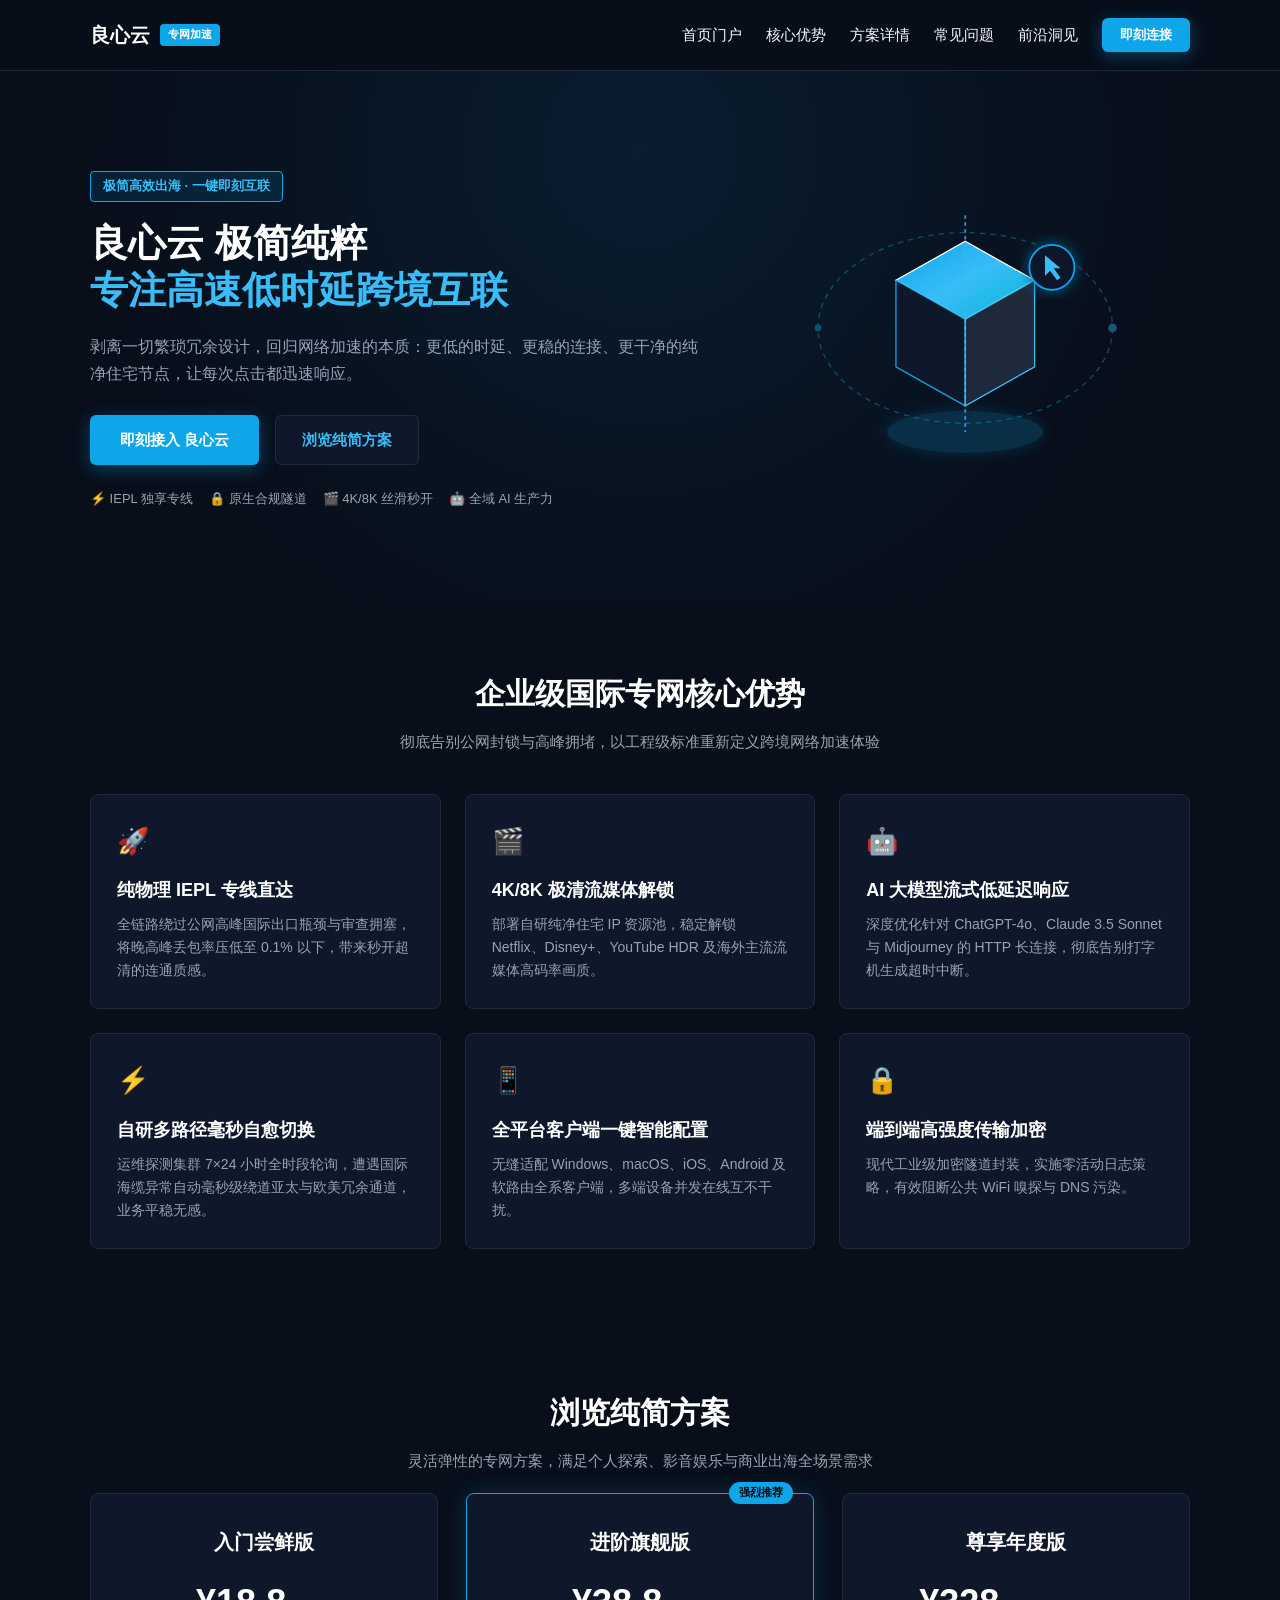
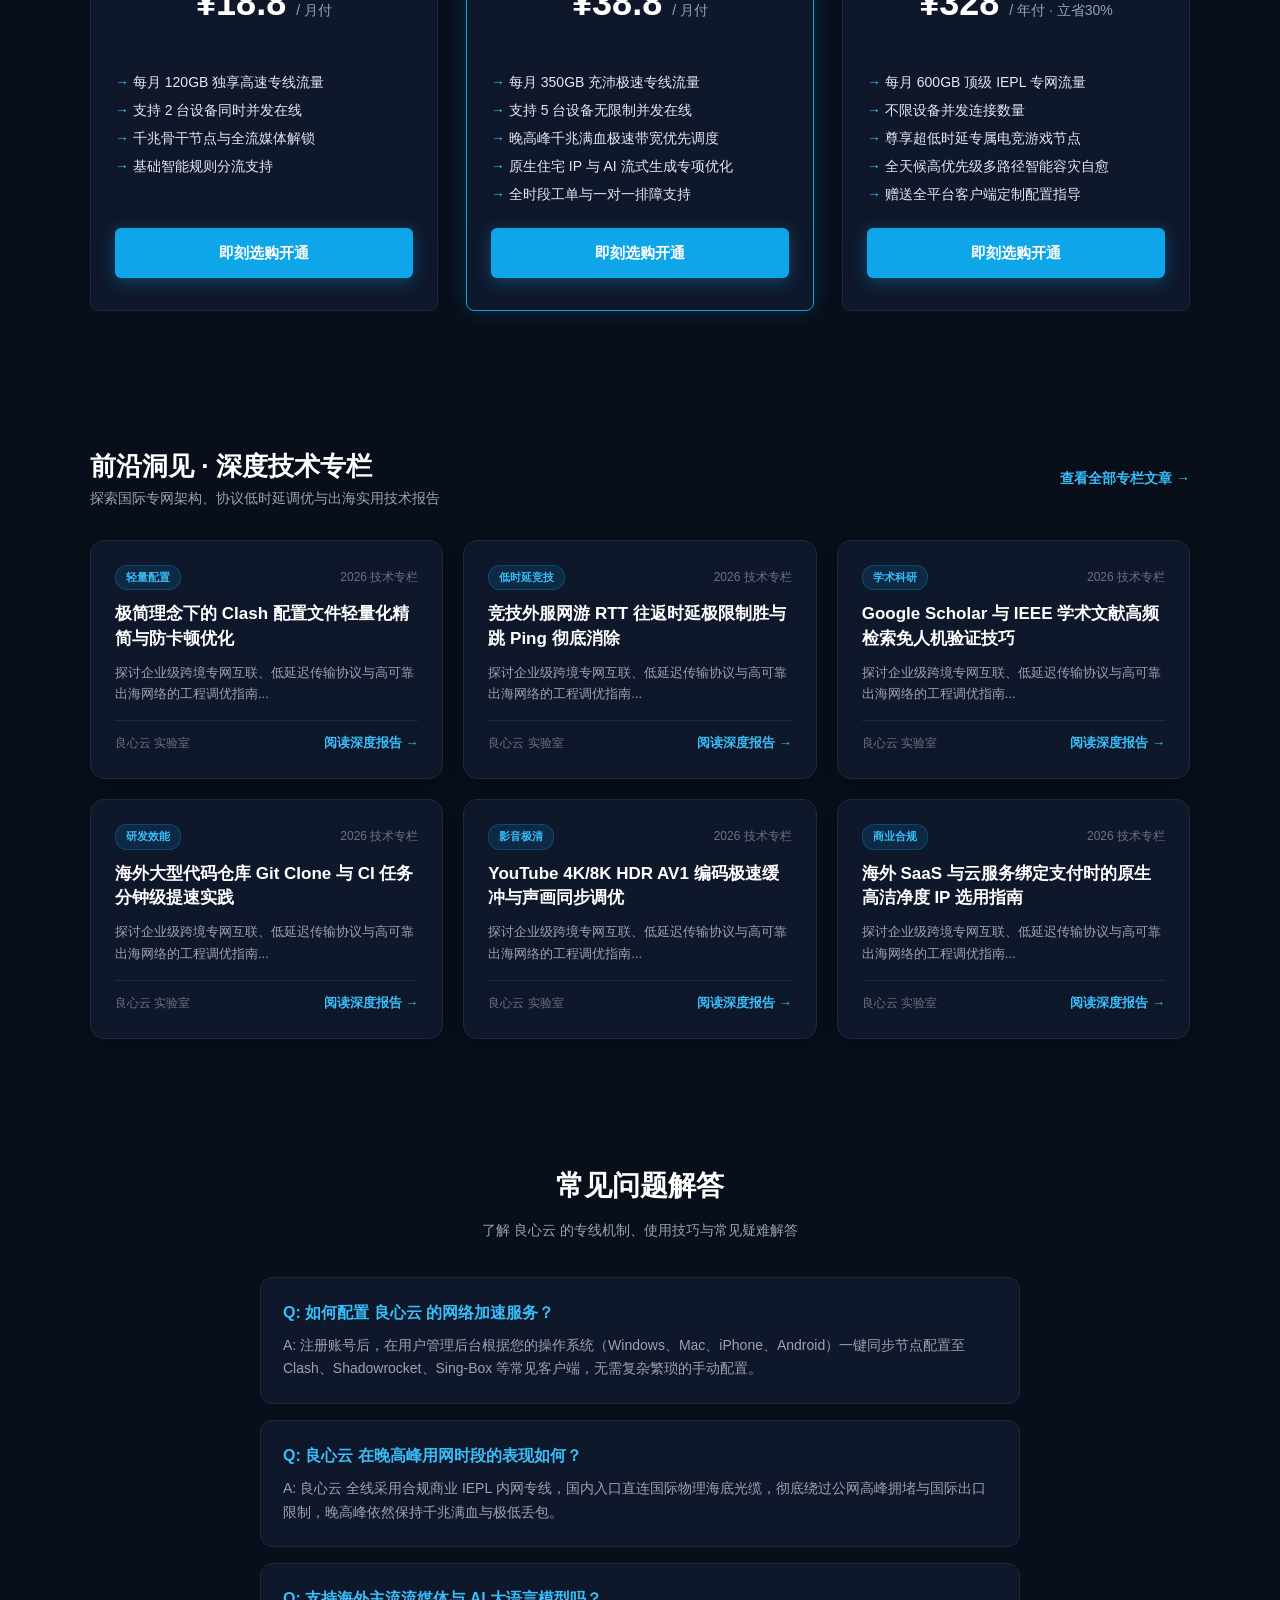
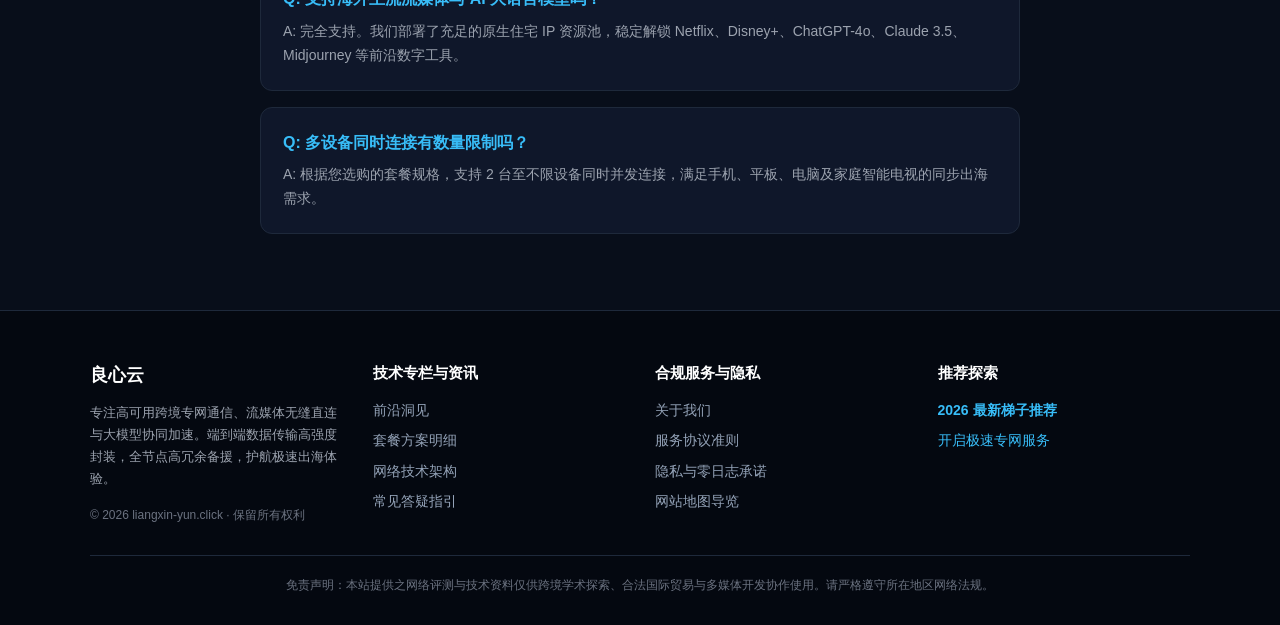
==== index.html @ b3195fdd "feat: deploy liangxin-yun.click unique design, card grid, SVG motion & SEO articles" ====
<!DOCTYPE html>
<html lang="zh-CN">
<head>
  <meta charset="UTF-8">
  <meta name="viewport" content="width=device-width, initial-scale=1.0">
  <title>良心云 极速节点_跨境专线加速器评测_良心云 节点使用体验</title>
  <meta name="description" content="良心云 极简纯粹评测专区。探索轻量化客户端连接体验、超低 RTT 游戏加速以及海外学术资料高速检索的实操技巧。">
  <meta name="keywords" content="良心云, 良心云节点, 科学上网梯子, 机场推荐, 翻墙梯子, 网络加速器, 跨境专线">
  <meta property="og:type" content="website">
  <meta property="og:title" content="良心云 极速节点_跨境专线加速器评测_良心云 节点使用体验">
  <meta property="og:description" content="良心云 极简纯粹评测专区。探索轻量化客户端连接体验、超低 RTT 游戏加速以及海外学术资料高速检索的实操技巧。">
  <meta property="og:url" content="https://liangxin-yun.click/">
  <meta property="og:site_name" content="良心云">
  <link rel="canonical" href="https://liangxin-yun.click/">
  <link rel="stylesheet" href="style.css">
</head>
<body>
  
  <header class="navbar">
    <div class="container nav-inner">
      <a href="index.html" class="brand-logo">
        <span>良心云</span>
        <span class="brand-badge">专网加速</span>
      </a>
      <nav>
        <ul class="nav-links">
          <li><a href="index.html">首页门户</a></li>
          <li><a href="index.html#features">核心优势</a></li>
          <li><a href="index.html#pricing">方案详情</a></li>
          <li><a href="index.html#faq">常见问题</a></li>
          <li><a href="click-insights.html">前沿洞见</a></li>
          <li><a href="https://ww012.twilightaff.com/#/?code=A56DH1Af" class="btn-aff-cta" target="_blank" rel="nofollow" style="padding: 7px 18px; font-size: 13px;">即刻连接</a></li>
        </ul>
      </nav>
    </div>
  </header>


  <!-- Hero Section -->
  <header class="hero-section">
    <div class="container">
      <div class="hero-grid">
        <div class="hero-content">
          <span class="hero-tag">极简高效出海 · 一键即刻互联</span>
          <h1 class="hero-title">
            良心云 极简纯粹<br>
            <span class="hero-title-highlight">专注高速低时延跨境互联</span>
          </h1>
          <p class="hero-desc">剥离一切繁琐冗余设计，回归网络加速的本质：更低的时延、更稳的连接、更干净的纯净住宅节点，让每次点击都迅速响应。</p>
          <div class="hero-actions">
            <a href="https://ww012.twilightaff.com/#/?code=A56DH1Af" class="btn-aff-cta" target="_blank" rel="nofollow">即刻接入 良心云</a>
            <a href="#pricing" class="btn-tizi-dofollow">浏览纯简方案</a>
          </div>
          <div style="font-size:13px; color:#9ca3af; display:flex; gap:16px; flex-wrap:wrap;">
            <span>⚡ IEPL 独享专线</span>
            <span>🔒 原生合规隧道</span>
            <span>🎬 4K/8K 丝滑秒开</span>
            <span>🤖 全域 AI 生产力</span>
          </div>
        </div>
        <div class="hero-motion-wrapper">
          
<svg viewBox="0 0 520 440" width="100%" height="100%" xmlns="http://www.w3.org/2000/svg" style="max-height: 400px;">
  <defs>
    <linearGradient id="prismGrad" x1="0" y1="0" x2="1" y2="1">
      <stop offset="0%" stop-color="#0ea5e9"/>
      <stop offset="50%" stop-color="#38bdf8"/>
      <stop offset="100%" stop-color="#06b6d4"/>
    </linearGradient>
    <filter id="prismGlow" x="-20%" y="-20%" width="140%" height="140%">
      <feGaussianBlur stdDeviation="8" result="blur" />
      <feComposite in="SourceGraphic" in2="blur" operator="over" />
    </filter>
  </defs>
  <style>
    @keyframes prismFloat {
      0%, 100% { transform: translateY(0px) rotate(0deg); }
      50% { transform: translateY(-14px) rotate(3deg); }
    }
    @keyframes orbitSpinClick {
      from { transform: rotate(0deg); }
      to { transform: rotate(360deg); }
    }
    @keyframes clickPulse {
      0%, 100% { transform: scale(1); opacity: 0.8; }
      50% { transform: scale(1.15); opacity: 1; }
    }
    .prism-core { animation: prismFloat 5s ease-in-out infinite; transform-origin: 260px 210px; }
    .click-orbit { animation: orbitSpinClick 16s linear infinite; transform-origin: 260px 210px; }
    .cursor-badge { animation: clickPulse 2.5s ease-in-out infinite; transform-origin: 360px 140px; }
  </style>

  <!-- Clean Minimal Orbit Rings -->
  <g class="click-orbit" opacity="0.4">
    <ellipse cx="260" cy="210" rx="170" ry="110" fill="none" stroke="#0ea5e9" stroke-width="1.5" stroke-dasharray="6,6" />
    <circle cx="430" cy="210" r="5" fill="#38bdf8" />
    <circle cx="90" cy="210" r="4" fill="#06b6d4" />
  </g>

  <!-- Central Isometric Prism Cube of Clean Efficiency -->
  <g class="prism-core">
    <!-- Drop Shadow -->
    <ellipse cx="260" cy="330" rx="90" ry="24" fill="#0ea5e9" opacity="0.2" filter="url(#prismGlow)" />

    <!-- Top Isometric Face -->
    <polygon points="260,110 340,155 260,200 180,155" fill="url(#prismGrad)" stroke="#fff" stroke-width="1.5" />
    <!-- Left Isometric Face -->
    <polygon points="180,155 260,200 260,300 180,255" fill="#0f172a" stroke="#0ea5e9" stroke-width="1.5" />
    <!-- Right Isometric Face -->
    <polygon points="260,200 340,155 340,255 260,300" fill="#1e293b" stroke="#38bdf8" stroke-width="1.5" />

    <!-- Inner Core Glowing Energy Beam -->
    <line x1="260" y1="80" x2="260" y2="330" stroke="#38bdf8" stroke-width="2" stroke-dasharray="4,4" opacity="0.8" />
  </g>

  <!-- Modern Click Pointer (Symbolizing One-Click Instant Connect) -->
  <g class="cursor-badge">
    <circle cx="360" cy="140" r="26" fill="#0f172a" stroke="#0ea5e9" stroke-width="2" filter="url(#prismGlow)" />
    <!-- Cursor Arrow Icon -->
    <polygon points="352,126 352,150 358,144 366,155 370,152 362,141 370,141" fill="#38bdf8" />
  </g>
</svg>

        </div>
      </div>
    </div>
  </header>

  <!-- Features Section -->
  <section id="features" style="padding: 70px 0;">
    <div class="container">
      <div style="text-align:center; max-width:700px; margin:0 auto 40px;">
        <h2 style="font-size:30px; font-weight:800; margin-bottom:12px; color:#fff;">企业级国际专网核心优势</h2>
        <p style="color:#9ca3af; font-size:15px;">彻底告别公网封锁与高峰拥堵，以工程级标准重新定义跨境网络加速体验</p>
      </div>
      <div class="features-grid">
        
        <div class="feature-card">
          <div class="feature-icon">🚀</div>
          <h3 class="feature-title">纯物理 IEPL 专线直达</h3>
          <p class="feature-desc">全链路绕过公网高峰国际出口瓶颈与审查拥塞，将晚高峰丢包率压低至 0.1% 以下，带来秒开超清的连通质感。</p>
        </div>
        
        <div class="feature-card">
          <div class="feature-icon">🎬</div>
          <h3 class="feature-title">4K/8K 极清流媒体解锁</h3>
          <p class="feature-desc">部署自研纯净住宅 IP 资源池，稳定解锁 Netflix、Disney+、YouTube HDR 及海外主流流媒体高码率画质。</p>
        </div>
        
        <div class="feature-card">
          <div class="feature-icon">🤖</div>
          <h3 class="feature-title">AI 大模型流式低延迟响应</h3>
          <p class="feature-desc">深度优化针对 ChatGPT-4o、Claude 3.5 Sonnet 与 Midjourney 的 HTTP 长连接，彻底告别打字机生成超时中断。</p>
        </div>
        
        <div class="feature-card">
          <div class="feature-icon">⚡</div>
          <h3 class="feature-title">自研多路径毫秒自愈切换</h3>
          <p class="feature-desc">运维探测集群 7×24 小时全时段轮询，遭遇国际海缆异常自动毫秒级绕道亚太与欧美冗余通道，业务平稳无感。</p>
        </div>
        
        <div class="feature-card">
          <div class="feature-icon">📱</div>
          <h3 class="feature-title">全平台客户端一键智能配置</h3>
          <p class="feature-desc">无缝适配 Windows、macOS、iOS、Android 及软路由全系客户端，多端设备并发在线互不干扰。</p>
        </div>
        
        <div class="feature-card">
          <div class="feature-icon">🔒</div>
          <h3 class="feature-title">端到端高强度传输加密</h3>
          <p class="feature-desc">现代工业级加密隧道封装，实施零活动日志策略，有效阻断公共 WiFi 嗅探与 DNS 污染。</p>
        </div>
        
      </div>
    </div>
  </section>

  <!-- Pricing Section (Targeted by Hero CTA) -->
  <section id="pricing" class="pricing-section">
    <div class="container">
      <div style="text-align:center; max-width:700px; margin:0 auto 20px;">
        <h2 style="font-size:30px; font-weight:800; margin-bottom:12px; color:#fff;">浏览纯简方案</h2>
        <p style="color:#9ca3af; font-size:15px;">灵活弹性的专网方案，满足个人探索、影音娱乐与商业出海全场景需求</p>
      </div>
      <div class="pricing-grid">
        
        <div class="price-card">
          
          <h3 style="font-size:20px; color:#fff; font-weight:700;">入门尝鲜版</h3>
          <div class="price-tag">¥18.8 <span>/ 月付</span></div>
          <ul class="price-features">
            <li>每月 120GB 独享高速专线流量</li><li>支持 2 台设备同时并发在线</li><li>千兆骨干节点与全流媒体解锁</li><li>基础智能规则分流支持</li>
          </ul>
          <a href="https://ww012.twilightaff.com/#/?code=A56DH1Af" class="btn-aff-cta" target="_blank" rel="nofollow" style="width:100%; margin-top:auto;">即刻选购开通</a>
        </div>
        
        <div class="price-card featured">
          <div style="position:absolute; top:-12px; right:20px; background:#0ea5e9; color:#000; font-size:11px; font-weight:800; padding:2px 10px; border-radius:12px;">强烈推荐</div>
          <h3 style="font-size:20px; color:#fff; font-weight:700;">进阶旗舰版</h3>
          <div class="price-tag">¥38.8 <span>/ 月付</span></div>
          <ul class="price-features">
            <li>每月 350GB 充沛极速专线流量</li><li>支持 5 台设备无限制并发在线</li><li>晚高峰千兆满血极速带宽优先调度</li><li>原生住宅 IP 与 AI 流式生成专项优化</li><li>全时段工单与一对一排障支持</li>
          </ul>
          <a href="https://ww012.twilightaff.com/#/?code=A56DH1Af" class="btn-aff-cta" target="_blank" rel="nofollow" style="width:100%; margin-top:auto;">即刻选购开通</a>
        </div>
        
        <div class="price-card">
          
          <h3 style="font-size:20px; color:#fff; font-weight:700;">尊享年度版</h3>
          <div class="price-tag">¥328 <span>/ 年付 · 立省30%</span></div>
          <ul class="price-features">
            <li>每月 600GB 顶级 IEPL 专网流量</li><li>不限设备并发连接数量</li><li>尊享超低时延专属电竞游戏节点</li><li>全天候高优先级多路径智能容灾自愈</li><li>赠送全平台客户端定制配置指导</li>
          </ul>
          <a href="https://ww012.twilightaff.com/#/?code=A56DH1Af" class="btn-aff-cta" target="_blank" rel="nofollow" style="width:100%; margin-top:auto;">即刻选购开通</a>
        </div>
        
      </div>
    </div>
  </section>

  <!-- Articles Preview Section (Responsive Card Grid) -->
  <section style="padding: 65px 0;">
    <div class="container">
      <div style="display:flex; justify-content:space-between; align-items:center; margin-bottom:30px; flex-wrap:wrap; gap:12px;">
        <div>
          <h2 style="font-size:26px; font-weight:800; color:#fff;">前沿洞见 · 深度技术专栏</h2>
          <p style="color:#9ca3af; font-size:14px;">探索国际专网架构、协议低时延调优与出海实用技术报告</p>
        </div>
        <a href="click-insights.html" style="color:#38bdf8; font-weight:600; font-size:14px;">查看全部专栏文章 →</a>
      </div>
      <div style="display:grid; grid-template-columns:repeat(auto-fit, minmax(280px, 1fr)); gap:20px;">
        
        <div class="article-card" style="background:#0f172a; border:1px solid #1e293b; border-radius:14px; padding:24px; display:flex; flex-direction:column; justify-content:space-between; transition:transform 0.25s ease, box-shadow 0.25s ease, border-color 0.25s ease; box-shadow: 0 4px 16px rgba(0,0,0,0.12);">
          <div>
            <div style="display:flex; justify-content:space-between; align-items:center; margin-bottom:12px;">
              <span style="font-size:11px; color:#38bdf8; background:#0ea5e922; border:1px solid #0ea5e944; padding:3px 10px; border-radius:12px; font-weight:600;">轻量配置</span>
              <span style="font-size:12px; color:#6b7280;">2026 技术专栏</span>
            </div>
            <h4 style="margin:10px 0 10px; font-size:17px; font-weight:700; line-height:1.45;"><a href="liangxin-minimalist-clash-config-optimization.html" style="color:#fff;">极简理念下的 Clash 配置文件轻量化精简与防卡顿优化</a></h4>
            <p style="font-size:13px; color:#9ca3af; line-height:1.65; margin-bottom:16px;">探讨企业级跨境专网互联、低延迟传输协议与高可靠出海网络的工程调优指南...</p>
          </div>
          <div style="border-top:1px solid #1e293b; padding-top:12px; margin-top:auto; display:flex; justify-content:space-between; align-items:center;">
            <span style="font-size:12px; color:#6b7280;">良心云 实验室</span>
            <a href="liangxin-minimalist-clash-config-optimization.html" style="color:#38bdf8; font-size:13px; font-weight:600; display:inline-flex; align-items:center; gap:4px;">阅读深度报告 →</a>
          </div>
        </div>
        
        <div class="article-card" style="background:#0f172a; border:1px solid #1e293b; border-radius:14px; padding:24px; display:flex; flex-direction:column; justify-content:space-between; transition:transform 0.25s ease, box-shadow 0.25s ease, border-color 0.25s ease; box-shadow: 0 4px 16px rgba(0,0,0,0.12);">
          <div>
            <div style="display:flex; justify-content:space-between; align-items:center; margin-bottom:12px;">
              <span style="font-size:11px; color:#38bdf8; background:#0ea5e922; border:1px solid #0ea5e944; padding:3px 10px; border-radius:12px; font-weight:600;">低时延竞技</span>
              <span style="font-size:12px; color:#6b7280;">2026 技术专栏</span>
            </div>
            <h4 style="margin:10px 0 10px; font-size:17px; font-weight:700; line-height:1.45;"><a href="liangxin-global-gaming-rtt-jitter-reduction.html" style="color:#fff;">竞技外服网游 RTT 往返时延极限制胜与跳 Ping 彻底消除</a></h4>
            <p style="font-size:13px; color:#9ca3af; line-height:1.65; margin-bottom:16px;">探讨企业级跨境专网互联、低延迟传输协议与高可靠出海网络的工程调优指南...</p>
          </div>
          <div style="border-top:1px solid #1e293b; padding-top:12px; margin-top:auto; display:flex; justify-content:space-between; align-items:center;">
            <span style="font-size:12px; color:#6b7280;">良心云 实验室</span>
            <a href="liangxin-global-gaming-rtt-jitter-reduction.html" style="color:#38bdf8; font-size:13px; font-weight:600; display:inline-flex; align-items:center; gap:4px;">阅读深度报告 →</a>
          </div>
        </div>
        
        <div class="article-card" style="background:#0f172a; border:1px solid #1e293b; border-radius:14px; padding:24px; display:flex; flex-direction:column; justify-content:space-between; transition:transform 0.25s ease, box-shadow 0.25s ease, border-color 0.25s ease; box-shadow: 0 4px 16px rgba(0,0,0,0.12);">
          <div>
            <div style="display:flex; justify-content:space-between; align-items:center; margin-bottom:12px;">
              <span style="font-size:11px; color:#38bdf8; background:#0ea5e922; border:1px solid #0ea5e944; padding:3px 10px; border-radius:12px; font-weight:600;">学术科研</span>
              <span style="font-size:12px; color:#6b7280;">2026 技术专栏</span>
            </div>
            <h4 style="margin:10px 0 10px; font-size:17px; font-weight:700; line-height:1.45;"><a href="liangxin-academic-scholar-ieee-sciencedirect.html" style="color:#fff;">Google Scholar 与 IEEE 学术文献高频检索免人机验证技巧</a></h4>
            <p style="font-size:13px; color:#9ca3af; line-height:1.65; margin-bottom:16px;">探讨企业级跨境专网互联、低延迟传输协议与高可靠出海网络的工程调优指南...</p>
          </div>
          <div style="border-top:1px solid #1e293b; padding-top:12px; margin-top:auto; display:flex; justify-content:space-between; align-items:center;">
            <span style="font-size:12px; color:#6b7280;">良心云 实验室</span>
            <a href="liangxin-academic-scholar-ieee-sciencedirect.html" style="color:#38bdf8; font-size:13px; font-weight:600; display:inline-flex; align-items:center; gap:4px;">阅读深度报告 →</a>
          </div>
        </div>
        
        <div class="article-card" style="background:#0f172a; border:1px solid #1e293b; border-radius:14px; padding:24px; display:flex; flex-direction:column; justify-content:space-between; transition:transform 0.25s ease, box-shadow 0.25s ease, border-color 0.25s ease; box-shadow: 0 4px 16px rgba(0,0,0,0.12);">
          <div>
            <div style="display:flex; justify-content:space-between; align-items:center; margin-bottom:12px;">
              <span style="font-size:11px; color:#38bdf8; background:#0ea5e922; border:1px solid #0ea5e944; padding:3px 10px; border-radius:12px; font-weight:600;">研发效能</span>
              <span style="font-size:12px; color:#6b7280;">2026 技术专栏</span>
            </div>
            <h4 style="margin:10px 0 10px; font-size:17px; font-weight:700; line-height:1.45;"><a href="liangxin-remote-git-workflow-acceleration.html" style="color:#fff;">海外大型代码仓库 Git Clone 与 CI 任务分钟级提速实践</a></h4>
            <p style="font-size:13px; color:#9ca3af; line-height:1.65; margin-bottom:16px;">探讨企业级跨境专网互联、低延迟传输协议与高可靠出海网络的工程调优指南...</p>
          </div>
          <div style="border-top:1px solid #1e293b; padding-top:12px; margin-top:auto; display:flex; justify-content:space-between; align-items:center;">
            <span style="font-size:12px; color:#6b7280;">良心云 实验室</span>
            <a href="liangxin-remote-git-workflow-acceleration.html" style="color:#38bdf8; font-size:13px; font-weight:600; display:inline-flex; align-items:center; gap:4px;">阅读深度报告 →</a>
          </div>
        </div>
        
        <div class="article-card" style="background:#0f172a; border:1px solid #1e293b; border-radius:14px; padding:24px; display:flex; flex-direction:column; justify-content:space-between; transition:transform 0.25s ease, box-shadow 0.25s ease, border-color 0.25s ease; box-shadow: 0 4px 16px rgba(0,0,0,0.12);">
          <div>
            <div style="display:flex; justify-content:space-between; align-items:center; margin-bottom:12px;">
              <span style="font-size:11px; color:#38bdf8; background:#0ea5e922; border:1px solid #0ea5e944; padding:3px 10px; border-radius:12px; font-weight:600;">影音极清</span>
              <span style="font-size:12px; color:#6b7280;">2026 技术专栏</span>
            </div>
            <h4 style="margin:10px 0 10px; font-size:17px; font-weight:700; line-height:1.45;"><a href="liangxin-youtube-4k-hdr-av1-decoding.html" style="color:#fff;">YouTube 4K/8K HDR AV1 编码极速缓冲与声画同步调优</a></h4>
            <p style="font-size:13px; color:#9ca3af; line-height:1.65; margin-bottom:16px;">探讨企业级跨境专网互联、低延迟传输协议与高可靠出海网络的工程调优指南...</p>
          </div>
          <div style="border-top:1px solid #1e293b; padding-top:12px; margin-top:auto; display:flex; justify-content:space-between; align-items:center;">
            <span style="font-size:12px; color:#6b7280;">良心云 实验室</span>
            <a href="liangxin-youtube-4k-hdr-av1-decoding.html" style="color:#38bdf8; font-size:13px; font-weight:600; display:inline-flex; align-items:center; gap:4px;">阅读深度报告 →</a>
          </div>
        </div>
        
        <div class="article-card" style="background:#0f172a; border:1px solid #1e293b; border-radius:14px; padding:24px; display:flex; flex-direction:column; justify-content:space-between; transition:transform 0.25s ease, box-shadow 0.25s ease, border-color 0.25s ease; box-shadow: 0 4px 16px rgba(0,0,0,0.12);">
          <div>
            <div style="display:flex; justify-content:space-between; align-items:center; margin-bottom:12px;">
              <span style="font-size:11px; color:#38bdf8; background:#0ea5e922; border:1px solid #0ea5e944; padding:3px 10px; border-radius:12px; font-weight:600;">商业合规</span>
              <span style="font-size:12px; color:#6b7280;">2026 技术专栏</span>
            </div>
            <h4 style="margin:10px 0 10px; font-size:17px; font-weight:700; line-height:1.45;"><a href="liangxin-clean-ip-credit-card-payment-guide.html" style="color:#fff;">海外 SaaS 与云服务绑定支付时的原生高洁净度 IP 选用指南</a></h4>
            <p style="font-size:13px; color:#9ca3af; line-height:1.65; margin-bottom:16px;">探讨企业级跨境专网互联、低延迟传输协议与高可靠出海网络的工程调优指南...</p>
          </div>
          <div style="border-top:1px solid #1e293b; padding-top:12px; margin-top:auto; display:flex; justify-content:space-between; align-items:center;">
            <span style="font-size:12px; color:#6b7280;">良心云 实验室</span>
            <a href="liangxin-clean-ip-credit-card-payment-guide.html" style="color:#38bdf8; font-size:13px; font-weight:600; display:inline-flex; align-items:center; gap:4px;">阅读深度报告 →</a>
          </div>
        </div>
        
      </div>
    </div>
  </section>

  <!-- FAQ Section -->
  <section id="faq" style="padding: 60px 0; background:#080e1a;">
    <div class="container" style="max-width:800px;">
      <div style="text-align:center; margin-bottom:36px;">
        <h2 style="font-size:28px; font-weight:800; color:#fff; margin-bottom:10px;">常见问题解答</h2>
        <p style="color:#9ca3af; font-size:14px;">了解 良心云 的专线机制、使用技巧与常见疑难解答</p>
      </div>
      
        <div style="background:#0f172a; border:1px solid #1e293b; border-radius:12px; padding:22px; margin-bottom:16px;">
          <h3 style="font-size:16px; color:#38bdf8; margin-bottom:8px;">Q: 如何配置 良心云 的网络加速服务？</h3>
          <p style="font-size:14px; color:#9ca3af; line-height:1.7;">A: 注册账号后，在用户管理后台根据您的操作系统（Windows、Mac、iPhone、Android）一键同步节点配置至 Clash、Shadowrocket、Sing-Box 等常见客户端，无需复杂繁琐的手动配置。</p>
        </div>
        
        <div style="background:#0f172a; border:1px solid #1e293b; border-radius:12px; padding:22px; margin-bottom:16px;">
          <h3 style="font-size:16px; color:#38bdf8; margin-bottom:8px;">Q: 良心云 在晚高峰用网时段的表现如何？</h3>
          <p style="font-size:14px; color:#9ca3af; line-height:1.7;">A: 良心云 全线采用合规商业 IEPL 内网专线，国内入口直连国际物理海底光缆，彻底绕过公网高峰拥堵与国际出口限制，晚高峰依然保持千兆满血与极低丢包。</p>
        </div>
        
        <div style="background:#0f172a; border:1px solid #1e293b; border-radius:12px; padding:22px; margin-bottom:16px;">
          <h3 style="font-size:16px; color:#38bdf8; margin-bottom:8px;">Q: 支持海外主流流媒体与 AI 大语言模型吗？</h3>
          <p style="font-size:14px; color:#9ca3af; line-height:1.7;">A: 完全支持。我们部署了充足的原生住宅 IP 资源池，稳定解锁 Netflix、Disney+、ChatGPT-4o、Claude 3.5、Midjourney 等前沿数字工具。</p>
        </div>
        
        <div style="background:#0f172a; border:1px solid #1e293b; border-radius:12px; padding:22px; margin-bottom:16px;">
          <h3 style="font-size:16px; color:#38bdf8; margin-bottom:8px;">Q: 多设备同时连接有数量限制吗？</h3>
          <p style="font-size:14px; color:#9ca3af; line-height:1.7;">A: 根据您选购的套餐规格，支持 2 台至不限设备同时并发连接，满足手机、平板、电脑及家庭智能电视的同步出海需求。</p>
        </div>
        
    </div>
  </section>

  
  <footer>
    <div class="container">
      <div class="footer-grid">
        <div>
          <div style="font-weight: 800; font-size: 18px; color: #fff; margin-bottom: 12px;">良心云</div>
          <p style="line-height: 1.7; font-size: 13px; color: #9ca3af; margin-bottom: 16px;">
            专注高可用跨境专网通信、流媒体无缝直连与大模型协同加速。端到端数据传输高强度封装，全节点高冗余备援，护航极速出海体验。
          </p>
          <div style="font-size: 12px; color: #6b7280;">© 2026 liangxin-yun.click · 保留所有权利</div>
        </div>
        <div>
          <h4 style="color: #fff; font-size: 15px; margin-bottom: 14px;">技术专栏与资讯</h4>
          <ul class="footer-links">
            <li><a href="click-insights.html">前沿洞见</a></li>
            <li><a href="index.html#pricing">套餐方案明细</a></li>
            <li><a href="index.html#features">网络技术架构</a></li>
            <li><a href="index.html#faq">常见答疑指引</a></li>
          </ul>
        </div>
        <div>
          <h4 style="color: #fff; font-size: 15px; margin-bottom: 14px;">合规服务与隐私</h4>
          <ul class="footer-links">
            <li><a href="about.html">关于我们</a></li>
            <li><a href="terms.html">服务协议准则</a></li>
            <li><a href="privacy.html">隐私与零日志承诺</a></li>
            <li><a href="sitemap.html">网站地图导览</a></li>
          </ul>
        </div>
        <div>
          <h4 style="color: #fff; font-size: 15px; margin-bottom: 14px;">推荐探索</h4>
          <ul class="footer-links">
            <li><a href="https://dajichang.mom/" target="_blank" style="color: #38bdf8; font-weight: 600;">2026 最新梯子推荐</a></li>
            <li><a href="https://ww012.twilightaff.com/#/?code=A56DH1Af" target="_blank" rel="nofollow" style="color: #38bdf8;">开启极速专网服务</a></li>
          </ul>
        </div>
      </div>
      <div style="border-top: 1px solid #1e293b; padding-top: 20px; text-align: center; font-size: 12px; color: #6b7280;">
        免责声明：本站提供之网络评测与技术资料仅供跨境学术探索、合法国际贸易与多媒体开发协作使用。请严格遵守所在地区网络法规。
      </div>
    </div>
  </footer>

</body>
</html>
---- style.css ----
/* Modern Clean Minimalist - liangxin-yun.click */
* { margin: 0; padding: 0; box-sizing: border-box; }
html { scroll-behavior: smooth; }
body { background-color: #080e1a; color: #f8fafc; font-family: -apple-system, BlinkMacSystemFont, "Segoe UI", Roboto, "PingFang SC", "Hiragino Sans GB", "Microsoft YaHei", sans-serif; line-height: 1.6; overflow-x: hidden; }
.container { max-width: 1140px; margin: 0 auto; padding: 0 20px; }
a { text-decoration: none; color: inherit; transition: all 0.25s ease; }

/* Navbar */
.navbar { background: rgba(8, 14, 26, 0.9); backdrop-filter: blur(16px); border-bottom: 1px solid #1e293b; position: sticky; top: 0; z-index: 100; }
.nav-inner { display: flex; align-items: center; justify-content: space-between; height: 70px; }
.brand-logo { display: flex; align-items: center; gap: 10px; font-weight: 800; font-size: 20px; color: #fff; }
.brand-badge { background: #0ea5e9; color: #fff; font-size: 11px; padding: 2px 8px; border-radius: 4px; font-weight: 700; }
.nav-links { display: flex; gap: 24px; align-items: center; list-style: none; font-size: 15px; font-weight: 500; }
.nav-links a:hover { color: #38bdf8; }

/* Hero */
.hero-section { padding: 75px 0 65px; background: radial-gradient(circle at 50% 15%, rgba(14, 165, 233, 0.1) 0%, transparent 70%); }
.hero-grid { display: grid; grid-template-columns: 1.15fr 0.85fr; gap: 40px; align-items: center; }
.hero-tag { display: inline-block; background: rgba(14, 165, 233, 0.12); color: #38bdf8; border: 1px solid #0ea5e9; padding: 4px 12px; border-radius: 4px; font-size: 13px; font-weight: 700; margin-bottom: 18px; }
.hero-title { font-size: 38px; line-height: 1.25; font-weight: 900; color: #fff; margin-bottom: 18px; }
.hero-title-highlight { color: #38bdf8; }
.hero-desc { font-size: 16px; color: #94a3b8; line-height: 1.7; margin-bottom: 28px; }
.hero-actions { display: flex; gap: 16px; align-items: center; flex-wrap: wrap; margin-bottom: 24px; }
.btn-aff-cta { display: inline-flex; align-items: center; justify-content: center; padding: 13px 30px; font-weight: 700; font-size: 15px; border-radius: 6px; background: #0ea5e9; color: #fff; box-shadow: 0 4px 18px rgba(14, 165, 233, 0.35); }
.btn-aff-cta:hover { transform: translateY(-2px); background: #0284c7; box-shadow: 0 8px 24px rgba(14, 165, 233, 0.5); }
.btn-tizi-dofollow { display: inline-flex; align-items: center; justify-content: center; padding: 12px 26px; font-weight: 600; font-size: 15px; border-radius: 6px; border: 1.5px solid #1e293b; background: #0f172a; color: #38bdf8; }
.btn-tizi-dofollow:hover { border-color: #38bdf8; background: #1e293b; }

/* Features */
.features-grid { display: grid; grid-template-columns: repeat(auto-fit, minmax(260px, 1fr)); gap: 24px; }
.feature-card { background: #0f172a; border: 1px solid #1e293b; border-radius: 8px; padding: 26px; transition: transform 0.25s ease, border-color 0.25s ease; }
.feature-card:hover { transform: translateY(-4px); border-color: #0ea5e9; }
.feature-icon { font-size: 26px; margin-bottom: 14px; display: inline-block; }
.feature-title { font-size: 18px; font-weight: 700; color: #fff; margin-bottom: 8px; }
.feature-desc { font-size: 14px; color: #94a3b8; line-height: 1.65; }

/* Pricing */
.pricing-section { padding: 70px 0; background: #080e1a; }
.pricing-grid { display: grid; grid-template-columns: repeat(auto-fit, minmax(280px, 1fr)); gap: 28px; }
.price-card { background: #0f172a; border: 1px solid #1e293b; border-radius: 8px; padding: 32px 24px; position: relative; display: flex; flex-direction: column; text-align: center; }
.price-card.featured { border-color: #0ea5e9; box-shadow: 0 0 25px rgba(14, 165, 233, 0.2); }
.price-tag { font-size: 36px; font-weight: 800; color: #fff; margin: 16px 0; }
.price-tag span { font-size: 14px; font-weight: 400; color: #94a3b8; }
.price-features { list-style: none; margin: 20px 0; text-align: left; font-size: 14px; color: #e2e8f0; line-height: 2; }
.price-features li::before { content: "→ "; color: #38bdf8; font-weight: bold; }

/* Footer */
footer { background: #040810; border-top: 1px solid #1e293b; padding: 50px 0 30px; font-size: 14px; color: #94a3b8; }
.footer-grid { display: grid; grid-template-columns: repeat(auto-fit, minmax(200px, 1fr)); gap: 30px; margin-bottom: 30px; }
.footer-links { list-style: none; display: flex; flex-direction: column; gap: 8px; }
.footer-links a:hover { color: #fff; }

@media(max-width: 868px) {
  .hero-grid { grid-template-columns: 1fr; text-align: center; }
  .hero-actions { justify-content: center; }
  .nav-links { display: none; }
}

/* Article Card Grid & Hover Effects */
.article-card { transition: transform 0.25s ease, box-shadow 0.25s ease, border-color 0.25s ease; }
.article-card:hover { transform: translateY(-4px); border-color: #0ea5e9 !important; box-shadow: 0 10px 25px rgba(0,0,0,0.25) !important; }
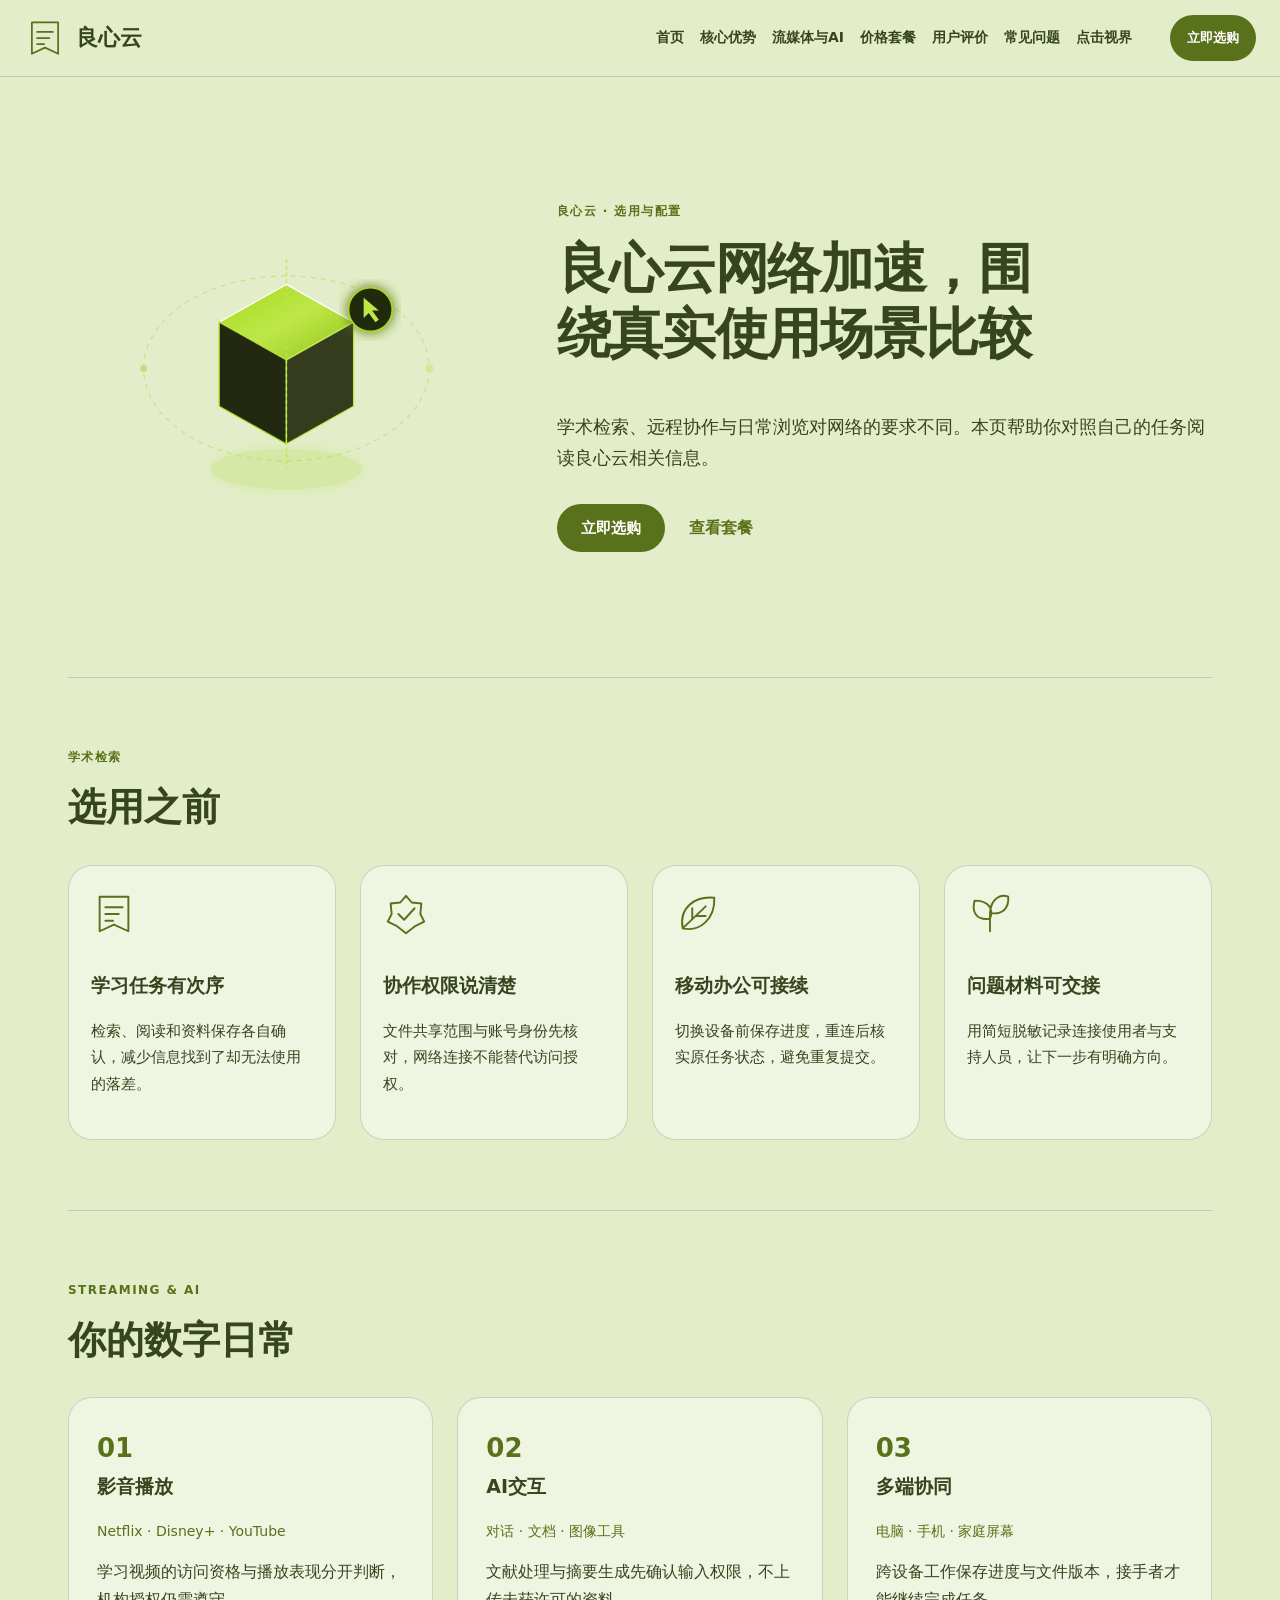
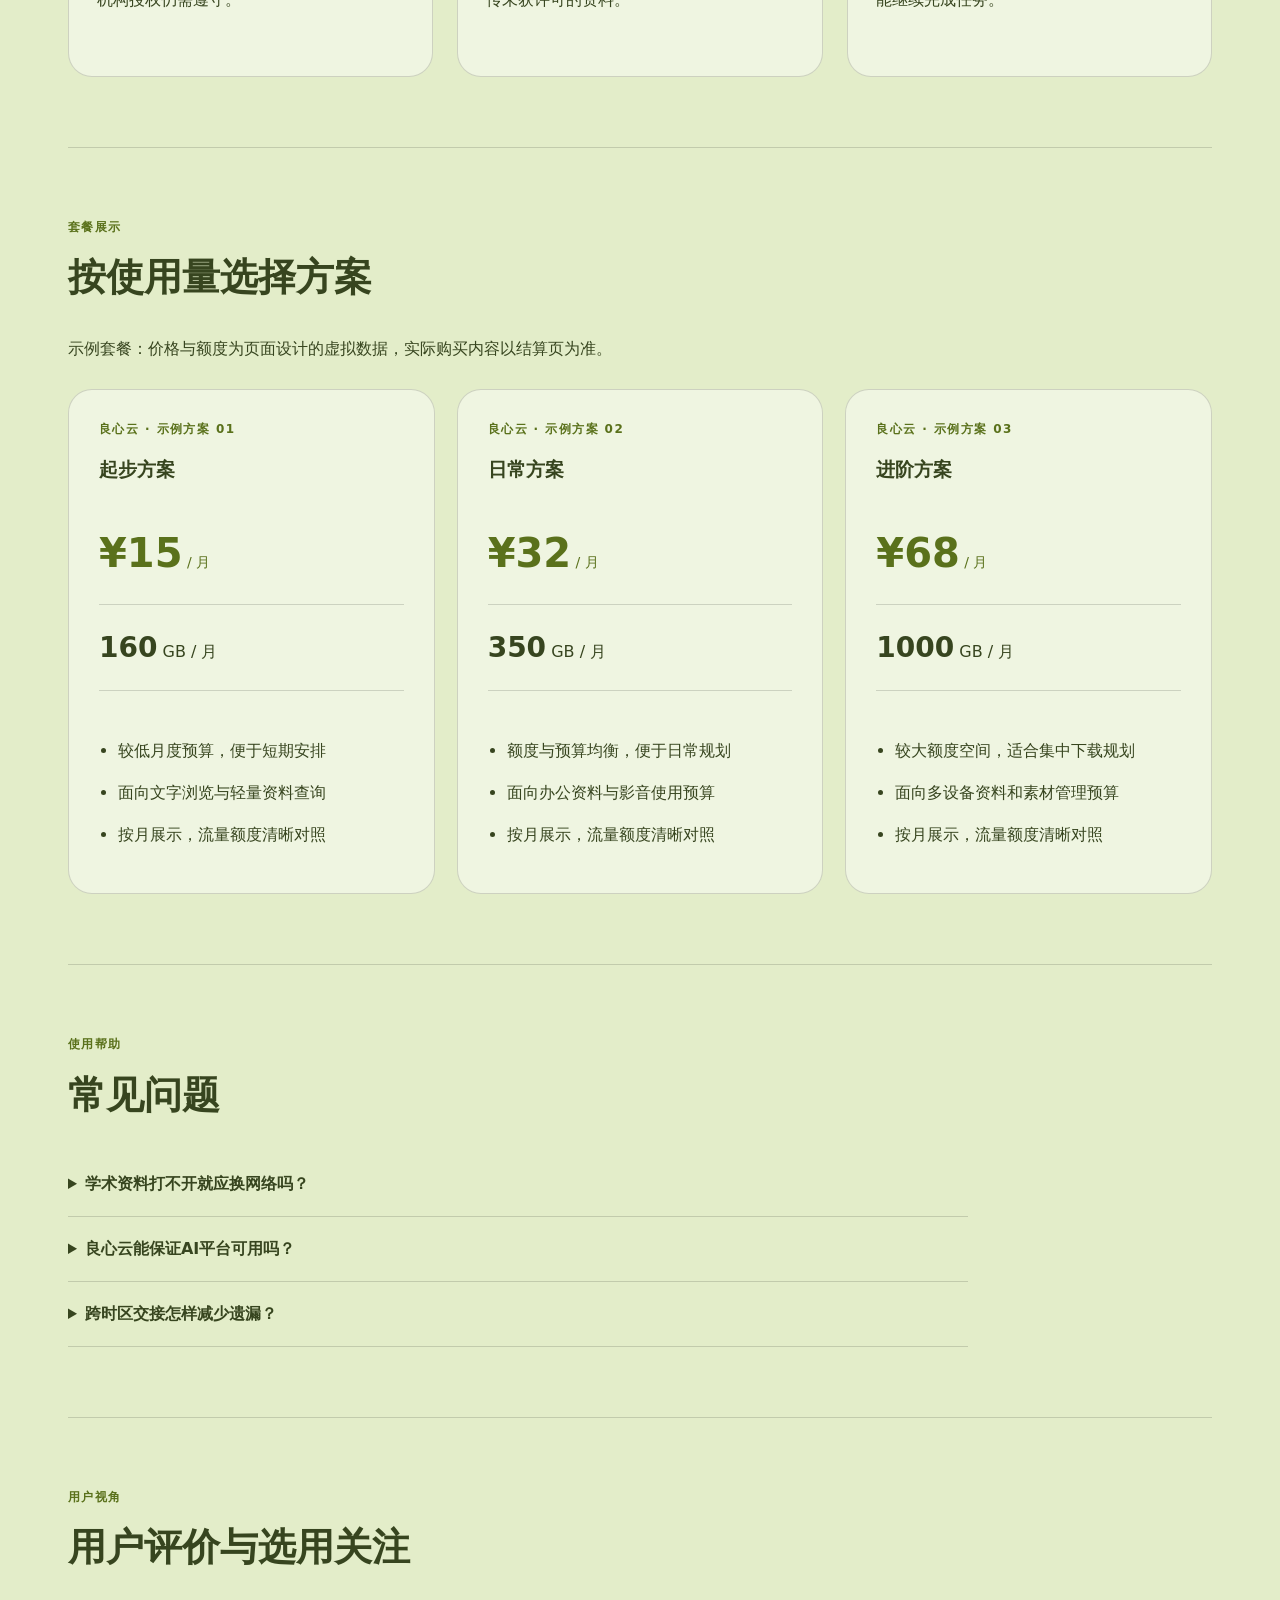
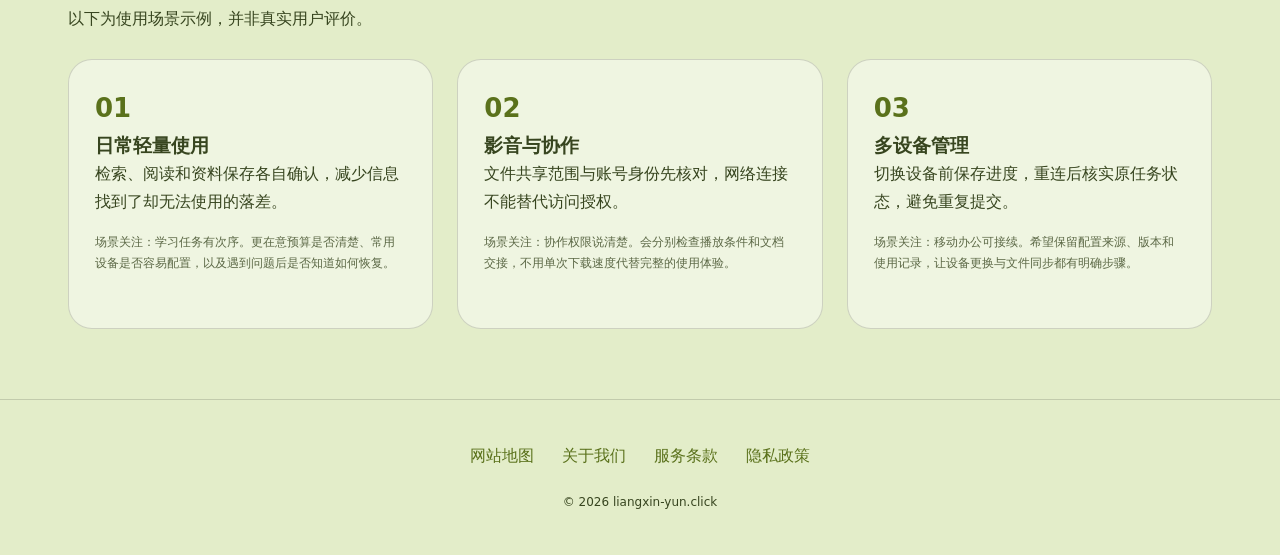
==== commit 30832f58: "Update layout: single-row nav, prominent hyperlinks, clickable cards, remove menu suffix" ====
--- a/index.html
+++ b/index.html
@@ -1,71 +1,10 @@
 <!DOCTYPE html>
-<html lang="zh-CN">
-<head>
-  <meta charset="UTF-8">
-  <meta name="viewport" content="width=device-width, initial-scale=1.0">
-  <title>良心云 极速节点_跨境专线加速器评测_良心云 节点使用体验</title>
-  <meta name="description" content="良心云 极简纯粹评测专区。探索轻量化客户端连接体验、超低 RTT 游戏加速以及海外学术资料高速检索的实操技巧。">
-  <meta name="keywords" content="良心云, 良心云节点, 科学上网梯子, 机场推荐, 翻墙梯子, 网络加速器, 跨境专线">
-  <meta property="og:type" content="website">
-  <meta property="og:title" content="良心云 极速节点_跨境专线加速器评测_良心云 节点使用体验">
-  <meta property="og:description" content="良心云 极简纯粹评测专区。探索轻量化客户端连接体验、超低 RTT 游戏加速以及海外学术资料高速检索的实操技巧。">
-  <meta property="og:url" content="https://liangxin-yun.click/">
-  <meta property="og:site_name" content="良心云">
-  <link rel="canonical" href="https://liangxin-yun.click/">
-  <link rel="stylesheet" href="style.css">
-</head>
-<body>
-  
-  <header class="navbar">
-    <div class="container nav-inner">
-      <a href="index.html" class="brand-logo">
-        <span>良心云</span>
-        <span class="brand-badge">专网加速</span>
-      </a>
-      <nav>
-        <ul class="nav-links">
-          <li><a href="index.html">首页门户</a></li>
-          <li><a href="index.html#features">核心优势</a></li>
-          <li><a href="index.html#pricing">方案详情</a></li>
-          <li><a href="index.html#faq">常见问题</a></li>
-          <li><a href="click-insights.html">前沿洞见</a></li>
-          <li><a href="https://ww012.twilightaff.com/#/?code=A56DH1Af" class="btn-aff-cta" target="_blank" rel="nofollow" style="padding: 7px 18px; font-size: 13px;">即刻连接</a></li>
-        </ul>
-      </nav>
-    </div>
-  </header>
-
-
-  <!-- Hero Section -->
-  <header class="hero-section">
-    <div class="container">
-      <div class="hero-grid">
-        <div class="hero-content">
-          <span class="hero-tag">极简高效出海 · 一键即刻互联</span>
-          <h1 class="hero-title">
-            良心云 极简纯粹<br>
-            <span class="hero-title-highlight">专注高速低时延跨境互联</span>
-          </h1>
-          <p class="hero-desc">剥离一切繁琐冗余设计，回归网络加速的本质：更低的时延、更稳的连接、更干净的纯净住宅节点，让每次点击都迅速响应。</p>
-          <div class="hero-actions">
-            <a href="https://ww012.twilightaff.com/#/?code=A56DH1Af" class="btn-aff-cta" target="_blank" rel="nofollow">即刻接入 良心云</a>
-            <a href="#pricing" class="btn-tizi-dofollow">浏览纯简方案</a>
-          </div>
-          <div style="font-size:13px; color:#9ca3af; display:flex; gap:16px; flex-wrap:wrap;">
-            <span>⚡ IEPL 独享专线</span>
-            <span>🔒 原生合规隧道</span>
-            <span>🎬 4K/8K 丝滑秒开</span>
-            <span>🤖 全域 AI 生产力</span>
-          </div>
-        </div>
-        <div class="hero-motion-wrapper">
-          
-<svg viewBox="0 0 520 440" width="100%" height="100%" xmlns="http://www.w3.org/2000/svg" style="max-height: 400px;">
+<html lang="zh-CN"><head><meta charset="UTF-8"><meta name="viewport" content="width=device-width,initial-scale=1"><title>良心云网络加速，围绕真实使用场景比较｜选用指南</title><meta name="description" content="学术检索、远程协作与日常浏览对网络的要求不同。本页帮助你对照自己的任务阅读良心云相关信息。"><meta name="keywords" content="良心云,良心云网络加速，围绕真实使用场景比较,点击视界,网络使用指南"><link rel="canonical" href="https://liangxin-yun.click/"><meta property="og:type" content="website"><meta property="og:title" content="良心云网络加速，围绕真实使用场景比较｜选用指南"><meta property="og:description" content="学术检索、远程协作与日常浏览对网络的要求不同。本页帮助你对照自己的任务阅读良心云相关信息。"><meta property="og:url" content="https://liangxin-yun.click/"><meta property="og:image" content="https://liangxin-yun.click/share.png"><meta property="og:locale" content="zh_CN"><link rel="icon" href="favicon.svg" type="image/svg+xml"><link rel="stylesheet" href="style.css"><script defer src="menu.js"></script><script type="application/ld+json">{"@context": "https://schema.org", "@type": "WebPage", "name": "良心云网络加速，围绕真实使用场景比较｜选用指南", "url": "https://liangxin-yun.click/", "description": "学术检索、远程协作与日常浏览对网络的要求不同。本页帮助你对照自己的任务阅读良心云相关信息。", "inLanguage": "zh-CN"}</script></head><body class="site-10 hero-A review-1 faq-0 nav-1"><header class="site-header"><div class="nav-wrap"><a class="brand" href="index.html"><svg class="brand-mark" viewBox="0 0 48 48" aria-hidden="true"><path d="M9 6H39V42L24 35L9 42Z M15 17H33 M15 24H29 M15 31H23" fill="none" stroke="currentColor" stroke-width="2" stroke-linecap="round" stroke-linejoin="round"/></svg><span>良心云</span></a><nav id="site-menu" aria-label="主导航"><a href="index.html">首页</a><a href="index.html#features">核心优势</a><a href="index.html#streaming">流媒体与AI</a><a href="index.html#pricing">价格套餐</a><a href="index.html#testimonials">用户评价</a><a href="index.html#faq">常见问题</a><a href="click-insights.html">点击视界</a></nav><div class="nav-actions"><a class="button compact" href="https://ww012.twilightaff.com/#/?code=A56DH1Af" target="_blank" rel="sponsored nofollow noopener">立即选购</a><button type="button" class="menu-toggle" aria-label="切换主导航菜单" aria-controls="site-menu" aria-expanded="false"><span></span><span></span></button></div></div></header><main class="site-main"><section class="hero-section"><div class="hero-copy"><span class="eyebrow">良心云 · 选用与配置</span><h1>良心云网络加速，围绕真实使用场景比较</h1><p class="hero-intro">学术检索、远程协作与日常浏览对网络的要求不同。本页帮助你对照自己的任务阅读良心云相关信息。</p><div class="hero-actions"><a class="button" href="https://ww012.twilightaff.com/#/?code=A56DH1Af" target="_blank" rel="sponsored nofollow noopener">立即选购</a><a class="text-button" href="#pricing">查看套餐</a></div></div><div class="hero-art" role="img" aria-label="良心云品牌动画"><svg viewBox="0 0 520 440" width="100%" height="100%" xmlns="http://www.w3.org/2000/svg" style="max-height: 400px;">
   <defs>
     <linearGradient id="prismGrad" x1="0" y1="0" x2="1" y2="1">
-      <stop offset="0%" stop-color="#0ea5e9"/>
-      <stop offset="50%" stop-color="#38bdf8"/>
-      <stop offset="100%" stop-color="#06b6d4"/>
+      <stop offset="0%" stop-color="#a7d81f"/>
+      <stop offset="50%" stop-color="#bde848"/>
+      <stop offset="100%" stop-color="#95c218"/>
     </linearGradient>
     <filter id="prismGlow" x="-20%" y="-20%" width="140%" height="140%">
       <feGaussianBlur stdDeviation="8" result="blur" />
@@ -92,311 +31,31 @@
 
   <!-- Clean Minimal Orbit Rings -->
   <g class="click-orbit" opacity="0.4">
-    <ellipse cx="260" cy="210" rx="170" ry="110" fill="none" stroke="#0ea5e9" stroke-width="1.5" stroke-dasharray="6,6" />
-    <circle cx="430" cy="210" r="5" fill="#38bdf8" />
-    <circle cx="90" cy="210" r="4" fill="#06b6d4" />
+    <ellipse cx="260" cy="210" rx="170" ry="110" fill="none" stroke="#a7d81f" stroke-width="1.5" stroke-dasharray="6,6" />
+    <circle cx="430" cy="210" r="5" fill="#bde848" />
+    <circle cx="90" cy="210" r="4" fill="#95c218" />
   </g>
 
   <!-- Central Isometric Prism Cube of Clean Efficiency -->
   <g class="prism-core">
     <!-- Drop Shadow -->
-    <ellipse cx="260" cy="330" rx="90" ry="24" fill="#0ea5e9" opacity="0.2" filter="url(#prismGlow)" />
+    <ellipse cx="260" cy="330" rx="90" ry="24" fill="#a7d81f" opacity="0.2" filter="url(#prismGlow)" />
 
     <!-- Top Isometric Face -->
     <polygon points="260,110 340,155 260,200 180,155" fill="url(#prismGrad)" stroke="#fff" stroke-width="1.5" />
     <!-- Left Isometric Face -->
-    <polygon points="180,155 260,200 260,300 180,255" fill="#0f172a" stroke="#0ea5e9" stroke-width="1.5" />
+    <polygon points="180,155 260,200 260,300 180,255" fill="#222910" stroke="#a7d81f" stroke-width="1.5" />
     <!-- Right Isometric Face -->
-    <polygon points="260,200 340,155 340,255 260,300" fill="#1e293b" stroke="#38bdf8" stroke-width="1.5" />
+    <polygon points="260,200 340,155 340,255 260,300" fill="#343c1d" stroke="#bde848" stroke-width="1.5" />
 
     <!-- Inner Core Glowing Energy Beam -->
-    <line x1="260" y1="80" x2="260" y2="330" stroke="#38bdf8" stroke-width="2" stroke-dasharray="4,4" opacity="0.8" />
+    <line x1="260" y1="80" x2="260" y2="330" stroke="#bde848" stroke-width="2" stroke-dasharray="4,4" opacity="0.8" />
   </g>
 
   <!-- Modern Click Pointer (Symbolizing One-Click Instant Connect) -->
   <g class="cursor-badge">
-    <circle cx="360" cy="140" r="26" fill="#0f172a" stroke="#0ea5e9" stroke-width="2" filter="url(#prismGlow)" />
+    <circle cx="360" cy="140" r="26" fill="#222910" stroke="#a7d81f" stroke-width="2" filter="url(#prismGlow)" />
     <!-- Cursor Arrow Icon -->
-    <polygon points="352,126 352,150 358,144 366,155 370,152 362,141 370,141" fill="#38bdf8" />
+    <polygon points="352,126 352,150 358,144 366,155 370,152 362,141 370,141" fill="#bde848" />
   </g>
-</svg>
-
-        </div>
-      </div>
-    </div>
-  </header>
-
-  <!-- Features Section -->
-  <section id="features" style="padding: 70px 0;">
-    <div class="container">
-      <div style="text-align:center; max-width:700px; margin:0 auto 40px;">
-        <h2 style="font-size:30px; font-weight:800; margin-bottom:12px; color:#fff;">企业级国际专网核心优势</h2>
-        <p style="color:#9ca3af; font-size:15px;">彻底告别公网封锁与高峰拥堵，以工程级标准重新定义跨境网络加速体验</p>
-      </div>
-      <div class="features-grid">
-        
-        <div class="feature-card">
-          <div class="feature-icon">🚀</div>
-          <h3 class="feature-title">纯物理 IEPL 专线直达</h3>
-          <p class="feature-desc">全链路绕过公网高峰国际出口瓶颈与审查拥塞，将晚高峰丢包率压低至 0.1% 以下，带来秒开超清的连通质感。</p>
-        </div>
-        
-        <div class="feature-card">
-          <div class="feature-icon">🎬</div>
-          <h3 class="feature-title">4K/8K 极清流媒体解锁</h3>
-          <p class="feature-desc">部署自研纯净住宅 IP 资源池，稳定解锁 Netflix、Disney+、YouTube HDR 及海外主流流媒体高码率画质。</p>
-        </div>
-        
-        <div class="feature-card">
-          <div class="feature-icon">🤖</div>
-          <h3 class="feature-title">AI 大模型流式低延迟响应</h3>
-          <p class="feature-desc">深度优化针对 ChatGPT-4o、Claude 3.5 Sonnet 与 Midjourney 的 HTTP 长连接，彻底告别打字机生成超时中断。</p>
-        </div>
-        
-        <div class="feature-card">
-          <div class="feature-icon">⚡</div>
-          <h3 class="feature-title">自研多路径毫秒自愈切换</h3>
-          <p class="feature-desc">运维探测集群 7×24 小时全时段轮询，遭遇国际海缆异常自动毫秒级绕道亚太与欧美冗余通道，业务平稳无感。</p>
-        </div>
-        
-        <div class="feature-card">
-          <div class="feature-icon">📱</div>
-          <h3 class="feature-title">全平台客户端一键智能配置</h3>
-          <p class="feature-desc">无缝适配 Windows、macOS、iOS、Android 及软路由全系客户端，多端设备并发在线互不干扰。</p>
-        </div>
-        
-        <div class="feature-card">
-          <div class="feature-icon">🔒</div>
-          <h3 class="feature-title">端到端高强度传输加密</h3>
-          <p class="feature-desc">现代工业级加密隧道封装，实施零活动日志策略，有效阻断公共 WiFi 嗅探与 DNS 污染。</p>
-        </div>
-        
-      </div>
-    </div>
-  </section>
-
-  <!-- Pricing Section (Targeted by Hero CTA) -->
-  <section id="pricing" class="pricing-section">
-    <div class="container">
-      <div style="text-align:center; max-width:700px; margin:0 auto 20px;">
-        <h2 style="font-size:30px; font-weight:800; margin-bottom:12px; color:#fff;">浏览纯简方案</h2>
-        <p style="color:#9ca3af; font-size:15px;">灵活弹性的专网方案，满足个人探索、影音娱乐与商业出海全场景需求</p>
-      </div>
-      <div class="pricing-grid">
-        
-        <div class="price-card">
-          
-          <h3 style="font-size:20px; color:#fff; font-weight:700;">入门尝鲜版</h3>
-          <div class="price-tag">¥18.8 <span>/ 月付</span></div>
-          <ul class="price-features">
-            <li>每月 120GB 独享高速专线流量</li><li>支持 2 台设备同时并发在线</li><li>千兆骨干节点与全流媒体解锁</li><li>基础智能规则分流支持</li>
-          </ul>
-          <a href="https://ww012.twilightaff.com/#/?code=A56DH1Af" class="btn-aff-cta" target="_blank" rel="nofollow" style="width:100%; margin-top:auto;">即刻选购开通</a>
-        </div>
-        
-        <div class="price-card featured">
-          <div style="position:absolute; top:-12px; right:20px; background:#0ea5e9; color:#000; font-size:11px; font-weight:800; padding:2px 10px; border-radius:12px;">强烈推荐</div>
-          <h3 style="font-size:20px; color:#fff; font-weight:700;">进阶旗舰版</h3>
-          <div class="price-tag">¥38.8 <span>/ 月付</span></div>
-          <ul class="price-features">
-            <li>每月 350GB 充沛极速专线流量</li><li>支持 5 台设备无限制并发在线</li><li>晚高峰千兆满血极速带宽优先调度</li><li>原生住宅 IP 与 AI 流式生成专项优化</li><li>全时段工单与一对一排障支持</li>
-          </ul>
-          <a href="https://ww012.twilightaff.com/#/?code=A56DH1Af" class="btn-aff-cta" target="_blank" rel="nofollow" style="width:100%; margin-top:auto;">即刻选购开通</a>
-        </div>
-        
-        <div class="price-card">
-          
-          <h3 style="font-size:20px; color:#fff; font-weight:700;">尊享年度版</h3>
-          <div class="price-tag">¥328 <span>/ 年付 · 立省30%</span></div>
-          <ul class="price-features">
-            <li>每月 600GB 顶级 IEPL 专网流量</li><li>不限设备并发连接数量</li><li>尊享超低时延专属电竞游戏节点</li><li>全天候高优先级多路径智能容灾自愈</li><li>赠送全平台客户端定制配置指导</li>
-          </ul>
-          <a href="https://ww012.twilightaff.com/#/?code=A56DH1Af" class="btn-aff-cta" target="_blank" rel="nofollow" style="width:100%; margin-top:auto;">即刻选购开通</a>
-        </div>
-        
-      </div>
-    </div>
-  </section>
-
-  <!-- Articles Preview Section (Responsive Card Grid) -->
-  <section style="padding: 65px 0;">
-    <div class="container">
-      <div style="display:flex; justify-content:space-between; align-items:center; margin-bottom:30px; flex-wrap:wrap; gap:12px;">
-        <div>
-          <h2 style="font-size:26px; font-weight:800; color:#fff;">前沿洞见 · 深度技术专栏</h2>
-          <p style="color:#9ca3af; font-size:14px;">探索国际专网架构、协议低时延调优与出海实用技术报告</p>
-        </div>
-        <a href="click-insights.html" style="color:#38bdf8; font-weight:600; font-size:14px;">查看全部专栏文章 →</a>
-      </div>
-      <div style="display:grid; grid-template-columns:repeat(auto-fit, minmax(280px, 1fr)); gap:20px;">
-        
-        <div class="article-card" style="background:#0f172a; border:1px solid #1e293b; border-radius:14px; padding:24px; display:flex; flex-direction:column; justify-content:space-between; transition:transform 0.25s ease, box-shadow 0.25s ease, border-color 0.25s ease; box-shadow: 0 4px 16px rgba(0,0,0,0.12);">
-          <div>
-            <div style="display:flex; justify-content:space-between; align-items:center; margin-bottom:12px;">
-              <span style="font-size:11px; color:#38bdf8; background:#0ea5e922; border:1px solid #0ea5e944; padding:3px 10px; border-radius:12px; font-weight:600;">轻量配置</span>
-              <span style="font-size:12px; color:#6b7280;">2026 技术专栏</span>
-            </div>
-            <h4 style="margin:10px 0 10px; font-size:17px; font-weight:700; line-height:1.45;"><a href="liangxin-minimalist-clash-config-optimization.html" style="color:#fff;">极简理念下的 Clash 配置文件轻量化精简与防卡顿优化</a></h4>
-            <p style="font-size:13px; color:#9ca3af; line-height:1.65; margin-bottom:16px;">探讨企业级跨境专网互联、低延迟传输协议与高可靠出海网络的工程调优指南...</p>
-          </div>
-          <div style="border-top:1px solid #1e293b; padding-top:12px; margin-top:auto; display:flex; justify-content:space-between; align-items:center;">
-            <span style="font-size:12px; color:#6b7280;">良心云 实验室</span>
-            <a href="liangxin-minimalist-clash-config-optimization.html" style="color:#38bdf8; font-size:13px; font-weight:600; display:inline-flex; align-items:center; gap:4px;">阅读深度报告 →</a>
-          </div>
-        </div>
-        
-        <div class="article-card" style="background:#0f172a; border:1px solid #1e293b; border-radius:14px; padding:24px; display:flex; flex-direction:column; justify-content:space-between; transition:transform 0.25s ease, box-shadow 0.25s ease, border-color 0.25s ease; box-shadow: 0 4px 16px rgba(0,0,0,0.12);">
-          <div>
-            <div style="display:flex; justify-content:space-between; align-items:center; margin-bottom:12px;">
-              <span style="font-size:11px; color:#38bdf8; background:#0ea5e922; border:1px solid #0ea5e944; padding:3px 10px; border-radius:12px; font-weight:600;">低时延竞技</span>
-              <span style="font-size:12px; color:#6b7280;">2026 技术专栏</span>
-            </div>
-            <h4 style="margin:10px 0 10px; font-size:17px; font-weight:700; line-height:1.45;"><a href="liangxin-global-gaming-rtt-jitter-reduction.html" style="color:#fff;">竞技外服网游 RTT 往返时延极限制胜与跳 Ping 彻底消除</a></h4>
-            <p style="font-size:13px; color:#9ca3af; line-height:1.65; margin-bottom:16px;">探讨企业级跨境专网互联、低延迟传输协议与高可靠出海网络的工程调优指南...</p>
-          </div>
-          <div style="border-top:1px solid #1e293b; padding-top:12px; margin-top:auto; display:flex; justify-content:space-between; align-items:center;">
-            <span style="font-size:12px; color:#6b7280;">良心云 实验室</span>
-            <a href="liangxin-global-gaming-rtt-jitter-reduction.html" style="color:#38bdf8; font-size:13px; font-weight:600; display:inline-flex; align-items:center; gap:4px;">阅读深度报告 →</a>
-          </div>
-        </div>
-        
-        <div class="article-card" style="background:#0f172a; border:1px solid #1e293b; border-radius:14px; padding:24px; display:flex; flex-direction:column; justify-content:space-between; transition:transform 0.25s ease, box-shadow 0.25s ease, border-color 0.25s ease; box-shadow: 0 4px 16px rgba(0,0,0,0.12);">
-          <div>
-            <div style="display:flex; justify-content:space-between; align-items:center; margin-bottom:12px;">
-              <span style="font-size:11px; color:#38bdf8; background:#0ea5e922; border:1px solid #0ea5e944; padding:3px 10px; border-radius:12px; font-weight:600;">学术科研</span>
-              <span style="font-size:12px; color:#6b7280;">2026 技术专栏</span>
-            </div>
-            <h4 style="margin:10px 0 10px; font-size:17px; font-weight:700; line-height:1.45;"><a href="liangxin-academic-scholar-ieee-sciencedirect.html" style="color:#fff;">Google Scholar 与 IEEE 学术文献高频检索免人机验证技巧</a></h4>
-            <p style="font-size:13px; color:#9ca3af; line-height:1.65; margin-bottom:16px;">探讨企业级跨境专网互联、低延迟传输协议与高可靠出海网络的工程调优指南...</p>
-          </div>
-          <div style="border-top:1px solid #1e293b; padding-top:12px; margin-top:auto; display:flex; justify-content:space-between; align-items:center;">
-            <span style="font-size:12px; color:#6b7280;">良心云 实验室</span>
-            <a href="liangxin-academic-scholar-ieee-sciencedirect.html" style="color:#38bdf8; font-size:13px; font-weight:600; display:inline-flex; align-items:center; gap:4px;">阅读深度报告 →</a>
-          </div>
-        </div>
-        
-        <div class="article-card" style="background:#0f172a; border:1px solid #1e293b; border-radius:14px; padding:24px; display:flex; flex-direction:column; justify-content:space-between; transition:transform 0.25s ease, box-shadow 0.25s ease, border-color 0.25s ease; box-shadow: 0 4px 16px rgba(0,0,0,0.12);">
-          <div>
-            <div style="display:flex; justify-content:space-between; align-items:center; margin-bottom:12px;">
-              <span style="font-size:11px; color:#38bdf8; background:#0ea5e922; border:1px solid #0ea5e944; padding:3px 10px; border-radius:12px; font-weight:600;">研发效能</span>
-              <span style="font-size:12px; color:#6b7280;">2026 技术专栏</span>
-            </div>
-            <h4 style="margin:10px 0 10px; font-size:17px; font-weight:700; line-height:1.45;"><a href="liangxin-remote-git-workflow-acceleration.html" style="color:#fff;">海外大型代码仓库 Git Clone 与 CI 任务分钟级提速实践</a></h4>
-            <p style="font-size:13px; color:#9ca3af; line-height:1.65; margin-bottom:16px;">探讨企业级跨境专网互联、低延迟传输协议与高可靠出海网络的工程调优指南...</p>
-          </div>
-          <div style="border-top:1px solid #1e293b; padding-top:12px; margin-top:auto; display:flex; justify-content:space-between; align-items:center;">
-            <span style="font-size:12px; color:#6b7280;">良心云 实验室</span>
-            <a href="liangxin-remote-git-workflow-acceleration.html" style="color:#38bdf8; font-size:13px; font-weight:600; display:inline-flex; align-items:center; gap:4px;">阅读深度报告 →</a>
-          </div>
-        </div>
-        
-        <div class="article-card" style="background:#0f172a; border:1px solid #1e293b; border-radius:14px; padding:24px; display:flex; flex-direction:column; justify-content:space-between; transition:transform 0.25s ease, box-shadow 0.25s ease, border-color 0.25s ease; box-shadow: 0 4px 16px rgba(0,0,0,0.12);">
-          <div>
-            <div style="display:flex; justify-content:space-between; align-items:center; margin-bottom:12px;">
-              <span style="font-size:11px; color:#38bdf8; background:#0ea5e922; border:1px solid #0ea5e944; padding:3px 10px; border-radius:12px; font-weight:600;">影音极清</span>
-              <span style="font-size:12px; color:#6b7280;">2026 技术专栏</span>
-            </div>
-            <h4 style="margin:10px 0 10px; font-size:17px; font-weight:700; line-height:1.45;"><a href="liangxin-youtube-4k-hdr-av1-decoding.html" style="color:#fff;">YouTube 4K/8K HDR AV1 编码极速缓冲与声画同步调优</a></h4>
-            <p style="font-size:13px; color:#9ca3af; line-height:1.65; margin-bottom:16px;">探讨企业级跨境专网互联、低延迟传输协议与高可靠出海网络的工程调优指南...</p>
-          </div>
-          <div style="border-top:1px solid #1e293b; padding-top:12px; margin-top:auto; display:flex; justify-content:space-between; align-items:center;">
-            <span style="font-size:12px; color:#6b7280;">良心云 实验室</span>
-            <a href="liangxin-youtube-4k-hdr-av1-decoding.html" style="color:#38bdf8; font-size:13px; font-weight:600; display:inline-flex; align-items:center; gap:4px;">阅读深度报告 →</a>
-          </div>
-        </div>
-        
-        <div class="article-card" style="background:#0f172a; border:1px solid #1e293b; border-radius:14px; padding:24px; display:flex; flex-direction:column; justify-content:space-between; transition:transform 0.25s ease, box-shadow 0.25s ease, border-color 0.25s ease; box-shadow: 0 4px 16px rgba(0,0,0,0.12);">
-          <div>
-            <div style="display:flex; justify-content:space-between; align-items:center; margin-bottom:12px;">
-              <span style="font-size:11px; color:#38bdf8; background:#0ea5e922; border:1px solid #0ea5e944; padding:3px 10px; border-radius:12px; font-weight:600;">商业合规</span>
-              <span style="font-size:12px; color:#6b7280;">2026 技术专栏</span>
-            </div>
-            <h4 style="margin:10px 0 10px; font-size:17px; font-weight:700; line-height:1.45;"><a href="liangxin-clean-ip-credit-card-payment-guide.html" style="color:#fff;">海外 SaaS 与云服务绑定支付时的原生高洁净度 IP 选用指南</a></h4>
-            <p style="font-size:13px; color:#9ca3af; line-height:1.65; margin-bottom:16px;">探讨企业级跨境专网互联、低延迟传输协议与高可靠出海网络的工程调优指南...</p>
-          </div>
-          <div style="border-top:1px solid #1e293b; padding-top:12px; margin-top:auto; display:flex; justify-content:space-between; align-items:center;">
-            <span style="font-size:12px; color:#6b7280;">良心云 实验室</span>
-            <a href="liangxin-clean-ip-credit-card-payment-guide.html" style="color:#38bdf8; font-size:13px; font-weight:600; display:inline-flex; align-items:center; gap:4px;">阅读深度报告 →</a>
-          </div>
-        </div>
-        
-      </div>
-    </div>
-  </section>
-
-  <!-- FAQ Section -->
-  <section id="faq" style="padding: 60px 0; background:#080e1a;">
-    <div class="container" style="max-width:800px;">
-      <div style="text-align:center; margin-bottom:36px;">
-        <h2 style="font-size:28px; font-weight:800; color:#fff; margin-bottom:10px;">常见问题解答</h2>
-        <p style="color:#9ca3af; font-size:14px;">了解 良心云 的专线机制、使用技巧与常见疑难解答</p>
-      </div>
-      
-        <div style="background:#0f172a; border:1px solid #1e293b; border-radius:12px; padding:22px; margin-bottom:16px;">
-          <h3 style="font-size:16px; color:#38bdf8; margin-bottom:8px;">Q: 如何配置 良心云 的网络加速服务？</h3>
-          <p style="font-size:14px; color:#9ca3af; line-height:1.7;">A: 注册账号后，在用户管理后台根据您的操作系统（Windows、Mac、iPhone、Android）一键同步节点配置至 Clash、Shadowrocket、Sing-Box 等常见客户端，无需复杂繁琐的手动配置。</p>
-        </div>
-        
-        <div style="background:#0f172a; border:1px solid #1e293b; border-radius:12px; padding:22px; margin-bottom:16px;">
-          <h3 style="font-size:16px; color:#38bdf8; margin-bottom:8px;">Q: 良心云 在晚高峰用网时段的表现如何？</h3>
-          <p style="font-size:14px; color:#9ca3af; line-height:1.7;">A: 良心云 全线采用合规商业 IEPL 内网专线，国内入口直连国际物理海底光缆，彻底绕过公网高峰拥堵与国际出口限制，晚高峰依然保持千兆满血与极低丢包。</p>
-        </div>
-        
-        <div style="background:#0f172a; border:1px solid #1e293b; border-radius:12px; padding:22px; margin-bottom:16px;">
-          <h3 style="font-size:16px; color:#38bdf8; margin-bottom:8px;">Q: 支持海外主流流媒体与 AI 大语言模型吗？</h3>
-          <p style="font-size:14px; color:#9ca3af; line-height:1.7;">A: 完全支持。我们部署了充足的原生住宅 IP 资源池，稳定解锁 Netflix、Disney+、ChatGPT-4o、Claude 3.5、Midjourney 等前沿数字工具。</p>
-        </div>
-        
-        <div style="background:#0f172a; border:1px solid #1e293b; border-radius:12px; padding:22px; margin-bottom:16px;">
-          <h3 style="font-size:16px; color:#38bdf8; margin-bottom:8px;">Q: 多设备同时连接有数量限制吗？</h3>
-          <p style="font-size:14px; color:#9ca3af; line-height:1.7;">A: 根据您选购的套餐规格，支持 2 台至不限设备同时并发连接，满足手机、平板、电脑及家庭智能电视的同步出海需求。</p>
-        </div>
-        
-    </div>
-  </section>
-
-  
-  <footer>
-    <div class="container">
-      <div class="footer-grid">
-        <div>
-          <div style="font-weight: 800; font-size: 18px; color: #fff; margin-bottom: 12px;">良心云</div>
-          <p style="line-height: 1.7; font-size: 13px; color: #9ca3af; margin-bottom: 16px;">
-            专注高可用跨境专网通信、流媒体无缝直连与大模型协同加速。端到端数据传输高强度封装，全节点高冗余备援，护航极速出海体验。
-          </p>
-          <div style="font-size: 12px; color: #6b7280;">© 2026 liangxin-yun.click · 保留所有权利</div>
-        </div>
-        <div>
-          <h4 style="color: #fff; font-size: 15px; margin-bottom: 14px;">技术专栏与资讯</h4>
-          <ul class="footer-links">
-            <li><a href="click-insights.html">前沿洞见</a></li>
-            <li><a href="index.html#pricing">套餐方案明细</a></li>
-            <li><a href="index.html#features">网络技术架构</a></li>
-            <li><a href="index.html#faq">常见答疑指引</a></li>
-          </ul>
-        </div>
-        <div>
-          <h4 style="color: #fff; font-size: 15px; margin-bottom: 14px;">合规服务与隐私</h4>
-          <ul class="footer-links">
-            <li><a href="about.html">关于我们</a></li>
-            <li><a href="terms.html">服务协议准则</a></li>
-            <li><a href="privacy.html">隐私与零日志承诺</a></li>
-            <li><a href="sitemap.html">网站地图导览</a></li>
-          </ul>
-        </div>
-        <div>
-          <h4 style="color: #fff; font-size: 15px; margin-bottom: 14px;">推荐探索</h4>
-          <ul class="footer-links">
-            <li><a href="https://dajichang.mom/" target="_blank" style="color: #38bdf8; font-weight: 600;">2026 最新梯子推荐</a></li>
-            <li><a href="https://ww012.twilightaff.com/#/?code=A56DH1Af" target="_blank" rel="nofollow" style="color: #38bdf8;">开启极速专网服务</a></li>
-          </ul>
-        </div>
-      </div>
-      <div style="border-top: 1px solid #1e293b; padding-top: 20px; text-align: center; font-size: 12px; color: #6b7280;">
-        免责声明：本站提供之网络评测与技术资料仅供跨境学术探索、合法国际贸易与多媒体开发协作使用。请严格遵守所在地区网络法规。
-      </div>
-    </div>
-  </footer>
-
-</body>
-</html>
+</svg></div></section><section id="features" class="section "><div class="section-heading"><span class="eyebrow">学术检索</span><h2>选用之前</h2></div><div class="features rail"><div class="feature"><svg class="" viewBox="0 0 48 48" aria-hidden="true"><path d="M9 6H39V42L24 35L9 42Z M15 17H33 M15 24H29 M15 31H23" fill="none" stroke="currentColor" stroke-width="2" stroke-linecap="round" stroke-linejoin="round"/></svg><div><h3>学习任务有次序</h3><p>检索、阅读和资料保存各自确认，减少信息找到了却无法使用的落差。</p></div></div><div class="feature"><svg class="" viewBox="0 0 48 48" aria-hidden="true"><path d="M24 5L30 12L40 13L39 24L43 32L33 37L24 44L15 37L5 32L9 24L8 13L18 12Z M16 24L22 30L33 18" fill="none" stroke="currentColor" stroke-width="2" stroke-linecap="round" stroke-linejoin="round"/></svg><div><h3>协作权限说清楚</h3><p>文件共享范围与账号身份先核对，网络连接不能替代访问授权。</p></div></div><div class="feature"><svg class="" viewBox="0 0 48 48" aria-hidden="true"><path d="M8 39C4 17 21 5 41 7C42 29 26 43 8 39Z M8 39L32 16 M18 29V18 M22 26H32" fill="none" stroke="currentColor" stroke-width="2" stroke-linecap="round" stroke-linejoin="round"/></svg><div><h3>移动办公可接续</h3><p>切换设备前保存进度，重连后核实原任务状态，避免重复提交。</p></div></div><div class="feature"><svg class="" viewBox="0 0 48 48" aria-hidden="true"><path d="M24 42V23 M24 29C8 31 5 20 8 10C23 10 28 19 24 29Z M24 23C25 7 36 3 43 6C44 18 37 25 24 23Z" fill="none" stroke="currentColor" stroke-width="2" stroke-linecap="round" stroke-linejoin="round"/></svg><div><h3>问题材料可交接</h3><p>用简短脱敏记录连接使用者与支持人员，让下一步有明确方向。</p></div></div></div></section><section id="streaming" class="section "><div class="section-heading"><span class="eyebrow">STREAMING & AI</span><h2>你的数字日常</h2></div><div class="use-cases columns"><div class="use-case"><span class="item-no">01</span><h3>影音播放</h3><p class="platforms">Netflix · Disney+ · YouTube</p><p>学习视频的访问资格与播放表现分开判断，机构授权仍需遵守。</p></div><div class="use-case"><span class="item-no">02</span><h3>AI交互</h3><p class="platforms">对话 · 文档 · 图像工具</p><p>文献处理与摘要生成先确认输入权限，不上传未获许可的资料。</p></div><div class="use-case"><span class="item-no">03</span><h3>多端协同</h3><p class="platforms">电脑 · 手机 · 家庭屏幕</p><p>跨设备工作保存进度与文件版本，接手者才能继续完成任务。</p></div></div></section><section id="pricing" class="section"><div class="section-heading"><span class="eyebrow">套餐展示</span><h2>按使用量选择方案</h2></div><p class="section-intro">示例套餐：价格与额度为页面设计的虚拟数据，实际购买内容以结算页为准。</p><div class="plans cards"><div class="plan"><span class="eyebrow">良心云 · 示例方案 01</span><h3>起步方案</h3><p class="price-value">¥15<small> / 月</small></p><p class="quota"><strong>160</strong> GB / 月</p><ul><li>较低月度预算，便于短期安排</li><li>面向文字浏览与轻量资料查询</li><li>按月展示，流量额度清晰对照</li></ul></div><div class="plan"><span class="eyebrow">良心云 · 示例方案 02</span><h3>日常方案</h3><p class="price-value">¥32<small> / 月</small></p><p class="quota"><strong>350</strong> GB / 月</p><ul><li>额度与预算均衡，便于日常规划</li><li>面向办公资料与影音使用预算</li><li>按月展示，流量额度清晰对照</li></ul></div><div class="plan"><span class="eyebrow">良心云 · 示例方案 03</span><h3>进阶方案</h3><p class="price-value">¥68<small> / 月</small></p><p class="quota"><strong>1000</strong> GB / 月</p><ul><li>较大额度空间，适合集中下载规划</li><li>面向多设备资料和素材管理预算</li><li>按月展示，流量额度清晰对照</li></ul></div></div></section><section id="faq" class="section "><div class="section-heading"><span class="eyebrow">使用帮助</span><h2>常见问题</h2></div><div class="faq-list"><details><summary>学术资料打不开就应换网络吗？</summary><p>先确认机构授权、账号和资源状态，访问资格问题不能靠连接设置解决。</p></details><details><summary>良心云能保证AI平台可用吗？</summary><p>账号地区、平台政策与服务状态都有影响，本页不作未经验证的保证。</p></details><details><summary>跨时区交接怎样减少遗漏？</summary><p>说明已完成内容、待确认事项和接手人，文件使用团队批准的位置与版本。</p></details></div></section><section id="testimonials" class="section"><div class="section-heading"><span class="eyebrow">用户视角</span><h2>用户评价与选用关注</h2></div><p class="section-intro">以下为使用场景示例，并非真实用户评价。</p><div class="reviews"><div class="review"><span class="review-mark">01</span><h3>日常轻量使用</h3><p>检索、阅读和资料保存各自确认，减少信息找到了却无法使用的落差。</p><p class="small">场景关注：学习任务有次序。更在意预算是否清楚、常用设备是否容易配置，以及遇到问题后是否知道如何恢复。</p></div><div class="review"><span class="review-mark">02</span><h3>影音与协作</h3><p>文件共享范围与账号身份先核对，网络连接不能替代访问授权。</p><p class="small">场景关注：协作权限说清楚。会分别检查播放条件和文档交接，不用单次下载速度代替完整的使用体验。</p></div><div class="review"><span class="review-mark">03</span><h3>多设备管理</h3><p>切换设备前保存进度，重连后核实原任务状态，避免重复提交。</p><p class="small">场景关注：移动办公可接续。希望保留配置来源、版本和使用记录，让设备更换与文件同步都有明确步骤。</p></div></div></section></main><footer class="site-footer"><nav aria-label="页脚导航"><a href="sitemap.html">网站地图</a><a href="about.html">关于我们</a><a href="terms.html">服务条款</a><a href="privacy.html">隐私政策</a></nav><p>© 2026 liangxin-yun.click</p></footer></body></html>
--- a/style.css
+++ b/style.css
@@ -1,61 +1,187 @@
-/* Modern Clean Minimalist - liangxin-yun.click */
-* { margin: 0; padding: 0; box-sizing: border-box; }
-html { scroll-behavior: smooth; }
-body { background-color: #080e1a; color: #f8fafc; font-family: -apple-system, BlinkMacSystemFont, "Segoe UI", Roboto, "PingFang SC", "Hiragino Sans GB", "Microsoft YaHei", sans-serif; line-height: 1.6; overflow-x: hidden; }
-.container { max-width: 1140px; margin: 0 auto; padding: 0 20px; }
-a { text-decoration: none; color: inherit; transition: all 0.25s ease; }
+:root{--bg:#e3edc9;--ink:#37451f;--accent:#5a711b;--panel:#ffffff70;--line:#00000025;--button-ink:#ffffff;--font:system-ui,-apple-system,"Microsoft YaHei",sans-serif;--width:1200px;--radius:24px;}
+*{box-sizing:border-box}html{scroll-behavior:smooth}body{margin:0;background:var(--bg);color:var(--ink);font-family:var(--font);line-height:1.75}a{color:var(--accent);text-decoration-thickness:1px;text-underline-offset:4px}a:visited{color:var(--accent)}a:hover{text-decoration:underline}button,a{-webkit-tap-highlight-color:transparent}button{font:inherit}a:focus-visible,button:focus-visible,summary:focus-visible{outline:3px solid var(--accent);outline-offset:5px}svg{max-width:100%}h1,h2,h3,p{margin-top:0}h1{font-size:clamp(30px,4.2vw,58px);line-height:1.2;letter-spacing:-.025em;max-width:19ch}h2{font-size:clamp(25px,3vw,38px);line-height:1.3;margin-bottom:12px}h3{font-size:19px;line-height:1.5}p{overflow-wrap:anywhere}img{max-width:100%;height:auto}.site-header{position:sticky;top:0;z-index:20;background:var(--bg);border-bottom:1px solid var(--line)}.nav-wrap{max-width:1440px;padding:15px 24px;margin:auto;display:flex;align-items:center;gap:24px}.brand{color:var(--ink)!important;display:flex;align-items:center;gap:10px;font-weight:800;white-space:nowrap;text-decoration:none;font-size:22px}.brand-mark{width:42px;height:42px;color:var(--accent)}#site-menu{display:flex;gap:17px;margin-left:auto;align-items:center}#site-menu a{font:600 13px/1.4 system-ui,sans-serif;text-decoration:none;color:var(--ink);white-space:nowrap}#site-menu a:hover{color:var(--accent)}.nav-actions{display:flex;align-items:center;gap:10px;margin-left:auto}.button{display:inline-flex;align-items:center;justify-content:center;background:var(--accent);color:var(--button-ink)!important;padding:13px 24px;border-radius:var(--radius);font:700 15px/1.5 system-ui,sans-serif;text-decoration:none;min-height:46px;white-space:nowrap}.button:hover{filter:brightness(.94);text-decoration:none}.compact{font-size:13px;padding:10px 17px}.menu-toggle{display:none;width:44px;height:44px;border:1px solid var(--line);background:transparent;border-radius:8px;color:var(--ink);align-items:center;justify-content:center;flex-direction:column;gap:6px}.menu-toggle span{display:block;width:20px;height:2px;background:currentColor}.site-main{max-width:var(--width);margin:auto;padding:0 28px;position:relative;z-index:1}.hero-section{min-height:600px;padding:72px 0;display:grid;grid-template-columns:1.1fr .9fr;gap:52px;align-items:center}.hero-intro{font-size:18px;max-width:40em}.eyebrow{display:block;color:var(--accent);font:700 12px/1.6 system-ui,sans-serif;letter-spacing:.12em;margin-bottom:16px}.hero-actions{display:flex;gap:24px;align-items:center;flex-wrap:wrap;margin-top:30px}.text-button{font-weight:700;min-height:44px;display:inline-flex;align-items:center}.hero-art{min-width:0;width:100%;display:flex;justify-content:center;align-items:center;animation:art-sway 9s ease-in-out infinite}.hero-art>svg{width:100%;height:auto!important;aspect-ratio:13/11;max-height:460px!important}.hero-A .hero-art{grid-column:1;grid-row:1}.hero-A .hero-copy{grid-column:2}.hero-C .hero-section{grid-template-columns:1fr;text-align:center;gap:28px;padding-bottom:40px}.hero-C h1,.hero-C .hero-intro{margin-left:auto;margin-right:auto}.hero-C .hero-actions{justify-content:center}.hero-C .hero-art{width:min(660px,100%);margin:auto}.hero-D .hero-section{display:block;text-align:center;min-height:620px;padding-top:130px}.hero-D h1,.hero-D .hero-intro{margin-left:auto;margin-right:auto}.hero-D .hero-actions{justify-content:center}.hero-D .hero-section>.hero-art{display:none}.site-art{position:fixed;inset:70px 0 0;pointer-events:none;z-index:0;display:flex;align-items:center;justify-content:center;opacity:.15;animation:art-sway 12s ease-in-out infinite}.site-art>svg{width:85vw;height:80vh!important;max-height:none!important}.section{padding:70px 0;border-top:1px solid var(--line);scroll-margin-top:100px}.section-heading{margin-bottom:32px}.section-intro{max-width:750px;margin-bottom:26px}.features{display:grid;gap:24px}.feature{display:flex;gap:20px;padding:24px;border:1px solid var(--line);border-radius:var(--radius);background:var(--panel)}.feature>svg{width:46px;height:46px;flex-shrink:0;color:var(--accent)}.feature p{margin-bottom:0}.features.tiles{grid-template-columns:repeat(2,minmax(0,1fr))}.features.rail{grid-template-columns:repeat(4,minmax(0,1fr))}.features.rail .feature{display:block;padding:22px 18px}.features.rail .feature svg{margin-bottom:14px}.features.list .feature{border-width:0 0 1px;border-radius:0;background:transparent}.features.list{grid-template-columns:1fr}.features.list .feature>div{display:grid;grid-template-columns:220px 1fr;gap:28px}.use-cases{display:grid;gap:24px}.use-cases.columns{grid-template-columns:repeat(3,minmax(0,1fr))}.use-case{padding:28px;background:var(--panel);border-radius:var(--radius);position:relative;border:1px solid var(--line)}.use-cases.rows .use-case{display:grid;grid-template-columns:50px 170px 1fr;gap:12px 24px;align-items:start}.use-cases.rows .use-case>p:not(.platforms),.use-cases.rows .status{grid-column:3}.use-cases.steps .use-case:nth-child(2){margin-left:7%}.use-cases.steps .use-case:nth-child(3){margin-left:14%}.item-no,.review-mark{color:var(--accent);font-size:26px;font-weight:700}.platforms{font-size:14px;color:var(--accent)}.status{font-size:12px;border-top:1px solid var(--line);padding-top:10px;display:block}.plans{display:grid;gap:22px}.plans.cards{grid-template-columns:repeat(3,minmax(0,1fr))}.plan{padding:28px;border:1px solid var(--line);border-radius:var(--radius);background:var(--panel)}.price-value{font-size:24px;font-weight:700;color:var(--accent)}dl{margin:20px 0}dl>div{display:flex;justify-content:space-between;gap:12px;padding:10px 0;border-bottom:1px solid var(--line);font-size:14px}dd{margin:0}.plans.table .plan{display:grid;grid-template-columns:1fr 1fr 2fr;gap:8px 24px;align-items:center}.plans.table .plan>h3{grid-column:1}.plans.table .price-value{grid-column:2;grid-row:1/3}.plans.table dl{grid-column:3;grid-row:1/4;margin:0}.plans.table .small{grid-column:1/3}.small{font-size:12px;opacity:.8}.reviews{display:grid;grid-template-columns:repeat(3,minmax(0,1fr));gap:28px}.review{padding:28px 0;border-top:3px solid var(--accent)}.review h3{margin-top:16px}.faq-list{max-width:900px}.faq-list details{padding:18px 0;border-bottom:1px solid var(--line)}summary{cursor:pointer;font-weight:700;padding-right:20px}details p{margin:16px 0 4px;max-width:75ch}.site-footer{position:relative;z-index:1;padding:42px 24px;border-top:1px solid var(--line);background:var(--bg);text-align:center}.site-footer nav{display:flex;gap:28px;justify-content:center;flex-wrap:wrap}.site-footer p{font-size:12px;margin:22px 0 0}.page-heading{padding:64px 0 38px}.page-heading h1{max-width:25ch}.article-list{display:grid;gap:28px;padding-bottom:70px;counter-reset:stories}.article-card{border:1px solid var(--line);background:var(--panel);border-radius:var(--radius);padding:30px;counter-increment:stories;position:relative}.article-card::before{content:counter(stories,decimal-leading-zero);display:block;font-size:26px;color:var(--accent);margin-bottom:16px}.article-card h2{font-size:23px}.article-card p{margin-bottom:20px}.article-list.split{grid-template-columns:repeat(2,minmax(0,1fr))}.article-list.stack{grid-template-columns:1fr}.article-list.stack .article-card{display:grid;grid-template-columns:64px 1fr 1fr;gap:20px}.article-list.stack .article-card a{grid-column:2}.article-list.mosaic{grid-template-columns:repeat(3,minmax(0,1fr))}.article-list.mosaic .article-card:first-child{grid-column:span 2}.article-page{max-width:850px;margin:auto;padding:56px 0 80px}.article-page h1{max-width:100%;font-size:clamp(28px,3.5vw,44px)}.article-page .lead{font-size:18px;padding-bottom:24px;border-bottom:1px solid var(--line)}.article-body h2{font-size:25px;margin:40px 0 18px}.article-body p{font-size:17px;line-height:1.95;margin-bottom:20px}.article-body a,.article-body a:visited{color:var(--accent);font-weight:700}.sources{margin-top:40px;padding-top:20px;border-top:1px solid var(--line);font-size:12px}.sources p{overflow-wrap:anywhere}.prose{max-width:850px;padding-bottom:60px}.prose h2{font-size:24px;margin-top:36px}.map-links{list-style:none;padding:0;display:grid;gap:14px}.site-0 .section-heading,.site-6 .section-heading,.site-12 .section-heading{border-left:5px solid var(--accent);padding-left:22px}.site-1 .section-heading,.site-7 .section-heading,.site-13 .section-heading{text-align:center}.site-2 .section-heading,.site-8 .section-heading,.site-14 .section-heading{display:flex;align-items:baseline;gap:30px;flex-wrap:wrap}.site-3 .section,.site-9 .section,.site-15 .section{border-top-width:3px}.site-4 .feature,.site-10 .feature,.site-16 .feature{border-inline-start:5px solid var(--accent)}.site-5 .use-case,.site-11 .use-case,.site-17 .use-case{border-top:4px solid var(--accent)}@keyframes art-sway{0%,100%{transform:translateY(0)}50%{transform:translateY(-8px)}}
+@media(max-width:1240px){#site-menu{display:none;position:absolute;left:0;right:0;top:100%;padding:22px;background:var(--bg);border-bottom:1px solid var(--line);box-shadow:0 12px 20px #0001;margin:0;flex-direction:column;align-items:stretch;gap:0}#site-menu.is-open{display:flex}#site-menu a{padding:12px}.menu-toggle{display:flex}.features.rail{grid-template-columns:repeat(2,minmax(0,1fr))}.nav-wrap{position:relative}.nav-actions{margin-left:auto}}
+@media(max-width:768px){.site-main{padding:0 22px}.hero-section,.hero-A .hero-section{grid-template-columns:1fr;gap:24px;padding:42px 0;min-height:0}.hero-A .hero-copy,.hero-A .hero-art{grid-column:auto;grid-row:auto}.hero-A .hero-copy{order:0}.hero-A .hero-art{order:1}.hero-art>svg{max-height:340px!important}.hero-D .hero-section{padding:75px 0;min-height:520px}.hero-intro{font-size:16px}.hero-copy h1{max-width:21ch}.section{padding:48px 0}.features.tiles,.features.rail,.use-cases.columns,.plans.cards,.reviews,.article-list.split,.article-list.mosaic{grid-template-columns:1fr}.features.list .feature>div{display:block}.features.rail .feature{display:flex}.use-cases.rows .use-case{display:block}.use-cases.steps .use-case:nth-child(n){margin-left:0}.plans.table .plan{display:block}.article-list.mosaic .article-card:first-child{grid-column:auto}.article-list.stack .article-card{display:block}.page-heading{padding-top:40px}.article-page{padding-top:38px}.article-body p{font-size:16px}.nav-wrap{padding:12px 16px;gap:12px}.brand{font-size:19px;gap:7px}.brand-mark{width:32px;height:32px}.compact{padding:10px 12px;font-size:12px}.site-footer nav{gap:14px 24px}.site-art{opacity:.09}.section-heading{display:block!important}}
+@media(max-width:360px){.site-main{padding:0 16px}.nav-wrap{padding:10px 12px}.brand-mark{width:28px}.brand{font-size:17px}.nav-actions{gap:7px}.compact{padding:9px}.menu-toggle{width:38px;height:40px}.hero-actions{gap:18px}.feature,.plan,.use-case,.article-card{padding:21px}.hero-copy h1{font-size:29px}}
+@media(prefers-reduced-motion:reduce){html{scroll-behavior:auto}*,*::before,*::after{animation:none!important;transition:none!important}}
 
-/* Navbar */
-.navbar { background: rgba(8, 14, 26, 0.9); backdrop-filter: blur(16px); border-bottom: 1px solid #1e293b; position: sticky; top: 0; z-index: 100; }
-.nav-inner { display: flex; align-items: center; justify-content: space-between; height: 70px; }
-.brand-logo { display: flex; align-items: center; gap: 10px; font-weight: 800; font-size: 20px; color: #fff; }
-.brand-badge { background: #0ea5e9; color: #fff; font-size: 11px; padding: 2px 8px; border-radius: 4px; font-weight: 700; }
-.nav-links { display: flex; gap: 24px; align-items: center; list-style: none; font-size: 15px; font-weight: 500; }
-.nav-links a:hover { color: #38bdf8; }
+.review-1 .reviews{grid-template-columns:1fr}.review-1 .review{display:grid;grid-template-columns:70px 180px 1fr;gap:14px;align-items:baseline;padding:22px 0;border-top-width:1px}.review-1 .review h3{margin:0}.review-1 .review .small{grid-column:3}.review-2 .reviews{grid-template-columns:1.3fr 1fr}.review-2 .review:first-child{grid-row:span 2;padding:36px;border:1px solid var(--line);border-radius:var(--radius);background:var(--panel)}.faq-1 .faq-list{max-width:none;display:grid;grid-template-columns:1fr 1fr;gap:24px}.faq-1 details:last-child{grid-column:span 2}.faq-2 .faq-list{margin-left:22%;border-left:3px solid var(--accent);padding-left:28px}.site-0 .hero-section{grid-template-columns:1.25fr .75fr}.site-1 .hero-section{grid-template-columns:1.1fr 1fr}.site-4 .hero-section{gap:90px}.site-5 .hero-copy{border-left:3px solid var(--accent);padding-left:30px}.site-6 .hero-art{border:1px solid var(--line);border-radius:50%;padding:25px}.site-7 .hero-section{padding-top:52px}.site-7 .hero-art{max-width:520px}.site-9 h1{font-size:clamp(32px,4.8vw,65px)}.site-10 .hero-section{grid-template-columns:.8fr 1.2fr}.site-11 .hero-copy{max-width:900px;margin:auto}.site-13 .hero-art{max-width:570px}.site-14 .hero-copy{border-bottom:4px solid var(--accent);padding-bottom:32px}.site-15 h1{font-weight:500;letter-spacing:-.04em}.site-17 .hero-section{gap:80px}.site-art{opacity:.3}.hero-D .article-page,.hero-D .prose{background:color-mix(in srgb,var(--bg) 88%,transparent);padding:36px}.hero-D .hero-copy{position:relative}.hero-D .hero-copy::before{content:'';position:absolute;inset:-25px -15px;background:radial-gradient(ellipse,var(--bg),transparent 75%);z-index:-1;pointer-events:none}
+@media(min-width:1241px){.nav-1 .nav-wrap{display:grid;grid-template-columns:1fr auto 1fr;gap:10px 30px}.nav-1 .brand{grid-column:2;grid-row:1;justify-content:center}.nav-1 .nav-actions{grid-column:3;grid-row:1}.nav-1 #site-menu{grid-column:1/4;grid-row:2;justify-content:center;margin:auto;padding-top:6px}.nav-1 .section{scroll-margin-top:160px}.nav-2 .nav-wrap{display:grid;grid-template-columns:auto 1fr auto;gap:10px 35px}.nav-2 .brand{grid-row:1/3}.nav-2 #site-menu{grid-column:2/4;grid-row:2;justify-content:flex-end;margin:0}.nav-2 .nav-actions{grid-column:3;grid-row:1}.nav-2 .section{scroll-margin-top:150px}}
+@media(max-width:768px){.hero-section{grid-template-columns:1fr!important;gap:26px!important}.hero-copy{border-left:0!important;padding-left:0!important}.review-1 .review{display:block}.review-1 .review h3{margin:12px 0}.review-2 .reviews{grid-template-columns:1fr}.review-2 .review:first-child{grid-row:auto;padding:24px}.faq-1 .faq-list{grid-template-columns:1fr;gap:0}.faq-1 details:last-child{grid-column:auto}.faq-2 .faq-list{margin-left:0;padding-left:20px}.site-art{opacity:.22}.hero-D .article-page,.hero-D .prose{padding:26px 10px}}
+.site-2 .site-art{opacity:.85}.site-12 .site-art{opacity:1}.site-12 .site-art path{opacity:.65}.site-16 .site-art{opacity:.6}@media(max-width:768px){.site-2 .site-art{opacity:.7}.site-12 .site-art{opacity:1}.site-16 .site-art{opacity:.5}}.site-5 .hero-art{position:relative}.site-5 .hero-art>svg:first-child{position:absolute;inset:0}.site-5 .coffee-mark{position:relative}.roast-bean{animation:roast-rock 9s ease-in-out infinite}@keyframes roast-rock{0%,100%{transform:rotate(-3deg)}50%{transform:rotate(5deg)}}@media(prefers-reduced-motion:reduce){.roast-bean{animation:none!important}}h1,h2{text-wrap:balance}
+/* Card presentation revision */
+a,a:link,a:visited,a:hover,a:focus{text-decoration:none!important}.features,.features.rail,.features.tiles,.features.list{display:grid;grid-template-columns:repeat(2,minmax(0,1fr));gap:24px}.features.list .feature>div{display:block}.feature,.features.rail .feature{display:block;padding:28px}.feature>svg{margin-bottom:16px}.use-cases,.use-cases.rows,.use-cases.steps,.use-cases.columns{display:grid;grid-template-columns:repeat(3,minmax(0,1fr));gap:24px}.use-cases.rows .use-case{display:block}.use-cases.steps .use-case:nth-child(n){margin-left:0}.plans,.plans.table,.plans.cards{grid-template-columns:repeat(3,minmax(0,1fr));align-items:stretch}.plans.table .plan,.plan{display:flex;flex-direction:column;padding:30px;border-radius:var(--radius)}.plan .price-value{font-size:40px;margin:16px 0}.price-value small{font-size:14px;font-weight:400}.quota{padding:18px 0;border-top:1px solid var(--line);border-bottom:1px solid var(--line)}.quota strong{font-size:28px}.plan ul{padding-left:19px;flex:1}.plan li{margin:14px 0}.reviews,.review-1 .reviews,.review-2 .reviews{display:grid;grid-template-columns:repeat(3,minmax(0,1fr));gap:24px}.review,.review-1 .review,.review-2 .review:first-child{display:block;grid-row:auto;padding:26px;border:1px solid var(--line);border-radius:var(--radius);background:var(--panel)}.faq-1 .faq-list{display:block}.faq-2 .faq-list{margin-left:0}.site-5 .hero-copy{border-left:0;padding-left:0}@media(max-width:768px){.features,.features.rail,.features.tiles,.features.list,.use-cases,.use-cases.rows,.use-cases.steps,.use-cases.columns,.plans,.plans.cards,.plans.table,.reviews,.review-1 .reviews,.review-2 .reviews{grid-template-columns:1fr}}
 
-/* Hero */
-.hero-section { padding: 75px 0 65px; background: radial-gradient(circle at 50% 15%, rgba(14, 165, 233, 0.1) 0%, transparent 70%); }
-.hero-grid { display: grid; grid-template-columns: 1.15fr 0.85fr; gap: 40px; align-items: center; }
-.hero-tag { display: inline-block; background: rgba(14, 165, 233, 0.12); color: #38bdf8; border: 1px solid #0ea5e9; padding: 4px 12px; border-radius: 4px; font-size: 13px; font-weight: 700; margin-bottom: 18px; }
-.hero-title { font-size: 38px; line-height: 1.25; font-weight: 900; color: #fff; margin-bottom: 18px; }
-.hero-title-highlight { color: #38bdf8; }
-.hero-desc { font-size: 16px; color: #94a3b8; line-height: 1.7; margin-bottom: 28px; }
-.hero-actions { display: flex; gap: 16px; align-items: center; flex-wrap: wrap; margin-bottom: 24px; }
-.btn-aff-cta { display: inline-flex; align-items: center; justify-content: center; padding: 13px 30px; font-weight: 700; font-size: 15px; border-radius: 6px; background: #0ea5e9; color: #fff; box-shadow: 0 4px 18px rgba(14, 165, 233, 0.35); }
-.btn-aff-cta:hover { transform: translateY(-2px); background: #0284c7; box-shadow: 0 8px 24px rgba(14, 165, 233, 0.5); }
-.btn-tizi-dofollow { display: inline-flex; align-items: center; justify-content: center; padding: 12px 26px; font-weight: 600; font-size: 15px; border-radius: 6px; border: 1.5px solid #1e293b; background: #0f172a; color: #38bdf8; }
-.btn-tizi-dofollow:hover { border-color: #38bdf8; background: #1e293b; }
+/* Final vertical cards, including the independent article index. */
+.features,.features.rail,.features.tiles,.features.list{grid-template-columns:repeat(4,minmax(0,1fr));align-items:stretch}
+.feature,.features.list .feature,.features.rail .feature{display:flex;flex-direction:column;border:1px solid var(--line);border-radius:var(--radius);background:var(--panel);padding:25px 22px;min-height:275px}
+.features.list .feature>div{display:block}.feature p{font-size:15px}.feature>svg{margin:0 0 18px}.use-case{min-height:280px;display:flex!important;flex-direction:column}.use-case .platforms{margin-top:0}
+.plan{min-height:430px}.plan ul{margin-bottom:0}.reviews .review{min-height:270px}.reviews .review .small{line-height:1.8}
+.article-list,.article-list.split,.article-list.stack,.article-list.mosaic{grid-template-columns:repeat(3,minmax(0,1fr));align-items:stretch}
+.article-list .article-card,.article-list.stack .article-card{display:flex;flex-direction:column;gap:0;min-height:320px;padding:28px}.article-list.mosaic .article-card:first-child{grid-column:auto}.article-card a{margin-top:auto;align-self:flex-start;padding:8px 0}.article-card h2{font-size:22px}
+@media(max-width:1100px) and (min-width:769px){.features,.features.rail,.features.tiles,.features.list{grid-template-columns:repeat(2,minmax(0,1fr))}.article-list,.article-list.split,.article-list.stack,.article-list.mosaic{grid-template-columns:repeat(2,minmax(0,1fr))}.plan{padding:22px!important}.price-value{font-size:34px!important}}
+@media(max-width:768px){.features,.features.rail,.features.tiles,.features.list,.article-list,.article-list.split,.article-list.stack,.article-list.mosaic{grid-template-columns:1fr}.feature,.features.list .feature,.features.rail .feature,.use-case,.reviews .review{min-height:0}.plan{min-height:400px}.article-list .article-card{min-height:265px}.hero-art{max-width:100%}.site-art{max-width:100vw}}
 
-/* Features */
-.features-grid { display: grid; grid-template-columns: repeat(auto-fit, minmax(260px, 1fr)); gap: 24px; }
-.feature-card { background: #0f172a; border: 1px solid #1e293b; border-radius: 8px; padding: 26px; transition: transform 0.25s ease, border-color 0.25s ease; }
-.feature-card:hover { transform: translateY(-4px); border-color: #0ea5e9; }
-.feature-icon { font-size: 26px; margin-bottom: 14px; display: inline-block; }
-.feature-title { font-size: 18px; font-weight: 700; color: #fff; margin-bottom: 8px; }
-.feature-desc { font-size: 14px; color: #94a3b8; line-height: 1.65; }
+/* ==========================================================================
+   Navigation Alignment, Article Hyperlinks & Clickable Cards Update
+   ========================================================================== */
 
-/* Pricing */
-.pricing-section { padding: 70px 0; background: #080e1a; }
-.pricing-grid { display: grid; grid-template-columns: repeat(auto-fit, minmax(280px, 1fr)); gap: 28px; }
-.price-card { background: #0f172a; border: 1px solid #1e293b; border-radius: 8px; padding: 32px 24px; position: relative; display: flex; flex-direction: column; text-align: center; }
-.price-card.featured { border-color: #0ea5e9; box-shadow: 0 0 25px rgba(14, 165, 233, 0.2); }
-.price-tag { font-size: 36px; font-weight: 800; color: #fff; margin: 16px 0; }
-.price-tag span { font-size: 14px; font-weight: 400; color: #94a3b8; }
-.price-features { list-style: none; margin: 20px 0; text-align: left; font-size: 14px; color: #e2e8f0; line-height: 2; }
-.price-features li::before { content: "→ "; color: #38bdf8; font-weight: bold; }
-
-/* Footer */
-footer { background: #040810; border-top: 1px solid #1e293b; padding: 50px 0 30px; font-size: 14px; color: #94a3b8; }
-.footer-grid { display: grid; grid-template-columns: repeat(auto-fit, minmax(200px, 1fr)); gap: 30px; margin-bottom: 30px; }
-.footer-links { list-style: none; display: flex; flex-direction: column; gap: 8px; }
-.footer-links a:hover { color: #fff; }
-
-@media(max-width: 868px) {
-  .hero-grid { grid-template-columns: 1fr; text-align: center; }
-  .hero-actions { justify-content: center; }
-  .nav-links { display: none; }
+/* 1. Ensure CTA button and all menu items stay on the exact same row */
+.site-header .nav-wrap,
+.nav-0 .nav-wrap,
+.nav-1 .nav-wrap,
+.nav-2 .nav-wrap {
+  display: flex !important;
+  align-items: center !important;
+  justify-content: flex-start !important;
+  gap: 20px !important;
+  flex-wrap: nowrap !important;
+  grid-template-columns: none !important;
+  grid-template-rows: none !important;
 }
 
-/* Article Card Grid & Hover Effects */
-.article-card { transition: transform 0.25s ease, box-shadow 0.25s ease, border-color 0.25s ease; }
-.article-card:hover { transform: translateY(-4px); border-color: #0ea5e9 !important; box-shadow: 0 10px 25px rgba(0,0,0,0.25) !important; }
+.site-header .brand,
+.nav-0 .brand,
+.nav-1 .brand,
+.nav-2 .brand {
+  flex-shrink: 0 !important;
+  margin-right: auto !important;
+  grid-column: auto !important;
+  grid-row: auto !important;
+}
+
+.site-header #site-menu,
+.nav-0 #site-menu,
+.nav-1 #site-menu,
+.nav-2 #site-menu {
+  display: flex !important;
+  align-items: center !important;
+  gap: 16px !important;
+  margin: 0 !important;
+  padding: 0 !important;
+  flex-shrink: 0 !important;
+  grid-column: auto !important;
+  grid-row: auto !important;
+}
+
+.site-header #site-menu a,
+.nav-0 #site-menu a,
+.nav-1 #site-menu a,
+.nav-2 #site-menu a {
+  white-space: nowrap !important;
+  font-size: 14px !important;
+}
+
+.site-header .nav-actions,
+.nav-0 .nav-actions,
+.nav-1 .nav-actions,
+.nav-2 .nav-actions {
+  display: flex !important;
+  align-items: center !important;
+  gap: 12px !important;
+  margin-left: 18px !important;
+  flex-shrink: 0 !important;
+  grid-column: auto !important;
+  grid-row: auto !important;
+}
+
+.site-header .nav-actions .button,
+.nav-0 .nav-actions .button,
+.nav-1 .nav-actions .button,
+.nav-2 .nav-actions .button {
+  white-space: nowrap !important;
+}
+
+/* Responsive mobile drawer below 980px */
+@media (max-width: 980px) {
+  .site-header #site-menu,
+  .nav-0 #site-menu,
+  .nav-1 #site-menu,
+  .nav-2 #site-menu {
+    display: none !important;
+    position: absolute !important;
+    left: 0 !important;
+    right: 0 !important;
+    top: 100% !important;
+    padding: 18px 24px !important;
+    background: var(--bg) !important;
+    border-bottom: 1px solid var(--line) !important;
+    box-shadow: 0 12px 24px rgba(0, 0, 0, 0.15) !important;
+    flex-direction: column !important;
+    align-items: stretch !important;
+    gap: 0 !important;
+    z-index: 100 !important;
+  }
+  .site-header #site-menu.is-open,
+  .nav-0 #site-menu.is-open,
+  .nav-1 #site-menu.is-open,
+  .nav-2 #site-menu.is-open {
+    display: flex !important;
+  }
+  .site-header #site-menu a,
+  .nav-0 #site-menu a,
+  .nav-1 #site-menu a,
+  .nav-2 #site-menu a {
+    padding: 12px 0 !important;
+    border-bottom: 1px solid var(--line) !important;
+  }
+  .site-header #site-menu a:last-child,
+  .nav-0 #site-menu a:last-child,
+  .nav-1 #site-menu a:last-child,
+  .nav-2 #site-menu a:last-child {
+    border-bottom: none !important;
+  }
+  .site-header .menu-toggle {
+    display: flex !important;
+  }
+}
+
+/* 2. Article & prose hyperlinks prominent colored styling */
+.article-page a:not(.button):not(.brand),
+.article-body a:not(.button):not(.brand),
+.prose a:not(.button):not(.brand),
+article a:not(.button):not(.brand) {
+  color: var(--accent) !important;
+  font-weight: 700 !important;
+  text-decoration: underline !important;
+  text-decoration-thickness: 2px !important;
+  text-underline-offset: 4px !important;
+  transition: opacity 0.2s ease !important;
+}
+
+.article-page a:not(.button):not(.brand):hover,
+.article-body a:not(.button):not(.brand):hover,
+.prose a:not(.button):not(.brand):hover,
+article a:not(.button):not(.brand):hover {
+  text-decoration: underline !important;
+  opacity: 0.8 !important;
+}
+
+/* 3. Entire Article Card Clickable */
+.article-list .article-card,
+.article-card {
+  position: relative !important;
+  cursor: pointer !important;
+  transition: transform 0.2s ease, box-shadow 0.2s ease, border-color 0.2s ease !important;
+}
+
+.article-list .article-card:hover,
+.article-card:hover {
+  transform: translateY(-4px) !important;
+  box-shadow: 0 10px 24px rgba(0, 0, 0, 0.15) !important;
+  border-color: var(--accent) !important;
+}
+
+.article-card a {
+  color: var(--accent) !important;
+  font-weight: 700 !important;
+  position: static !important;
+}
+
+.article-card a::after {
+  content: "" !important;
+  position: absolute !important;
+  inset: 0 !important;
+  z-index: 2 !important;
+  cursor: pointer !important;
+}
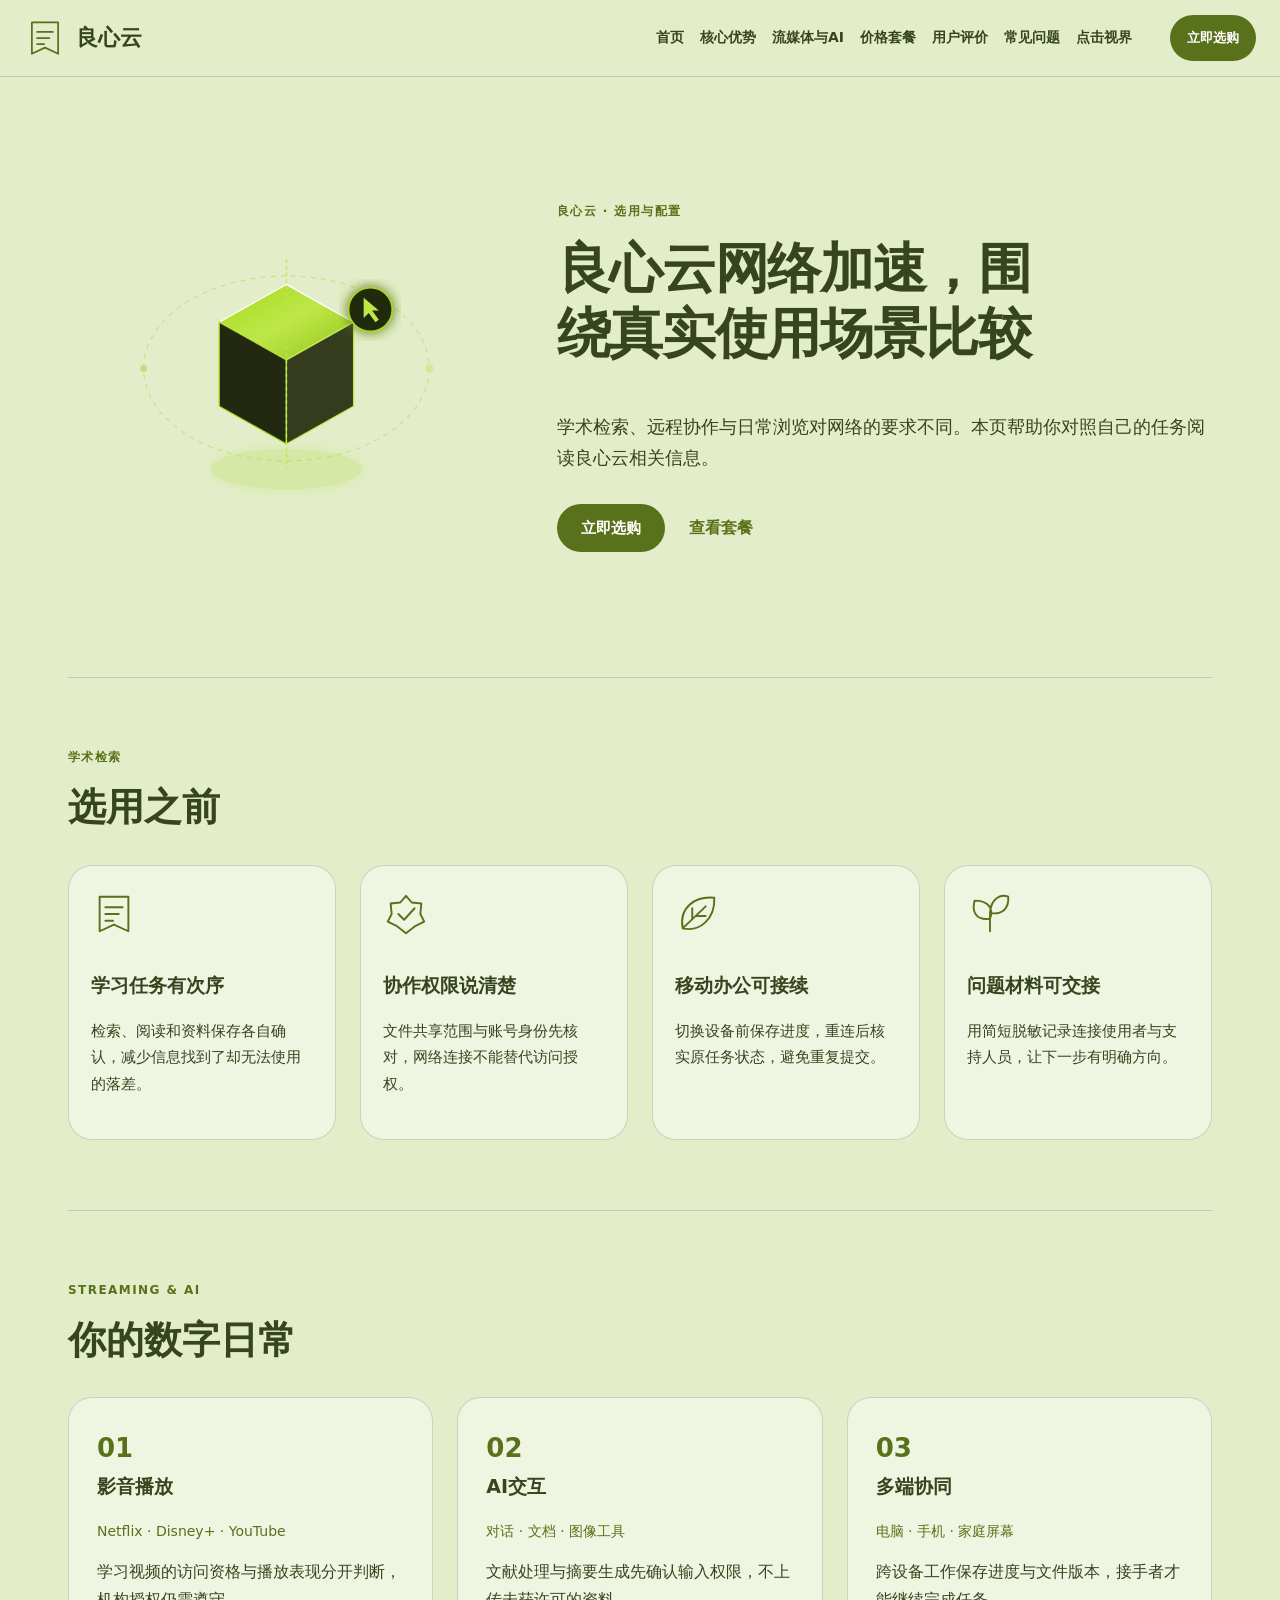
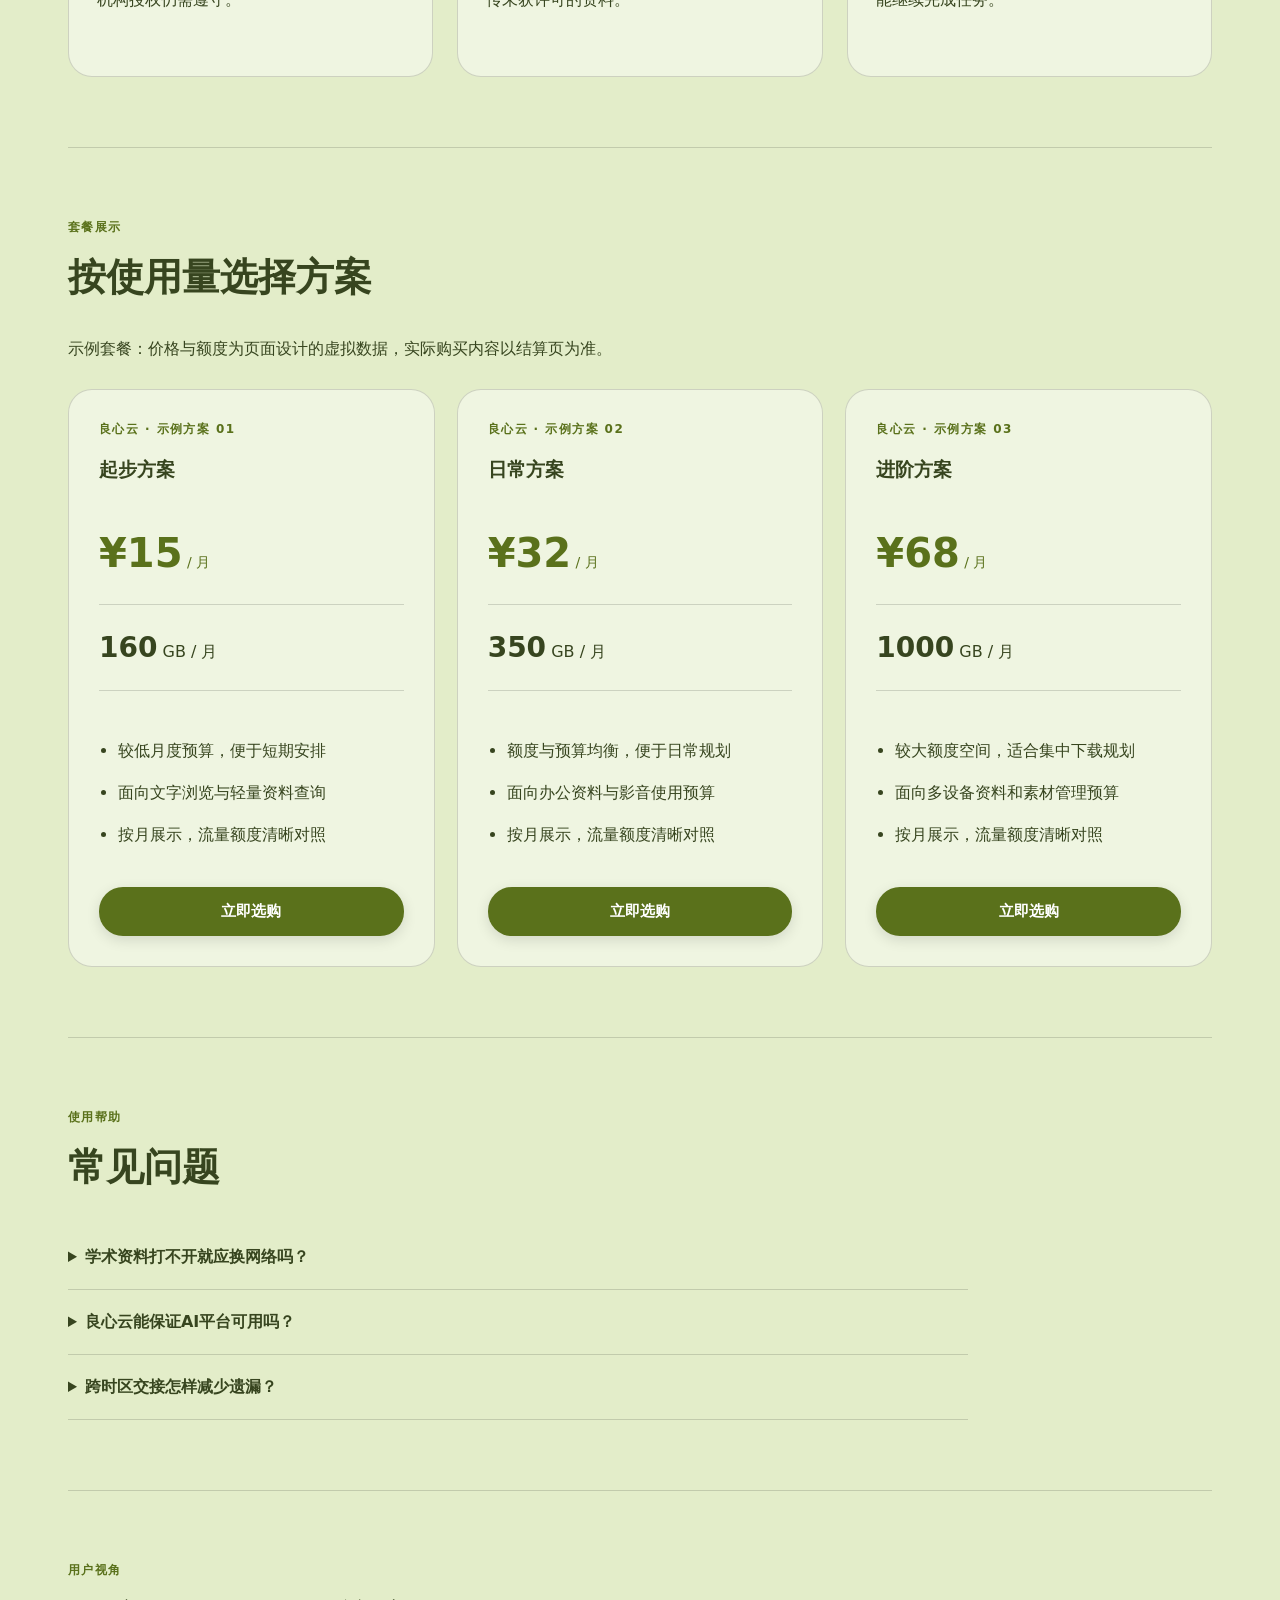
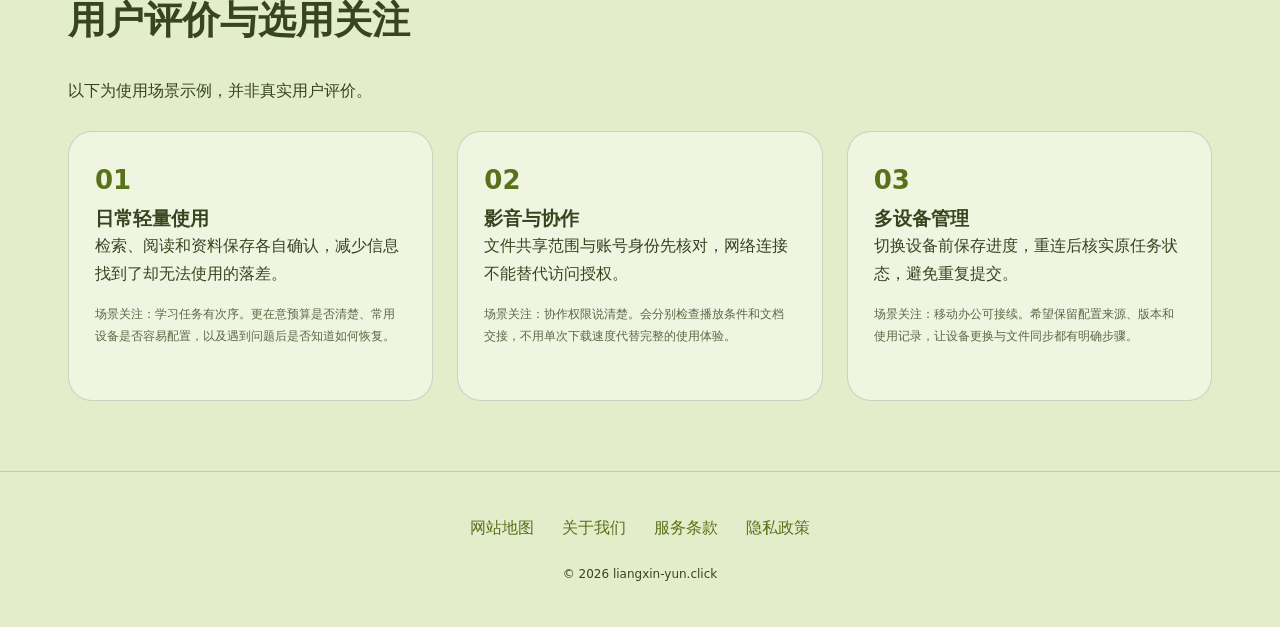
==== commit ae1749e0: "feat: add purchase CTA buttons to pricing section conforming to domain style" ====
--- a/index.html
+++ b/index.html
@@ -58,4 +58,7 @@
     <!-- Cursor Arrow Icon -->
     <polygon points="352,126 352,150 358,144 366,155 370,152 362,141 370,141" fill="#bde848" />
   </g>
-</svg></div></section><section id="features" class="section "><div class="section-heading"><span class="eyebrow">学术检索</span><h2>选用之前</h2></div><div class="features rail"><div class="feature"><svg class="" viewBox="0 0 48 48" aria-hidden="true"><path d="M9 6H39V42L24 35L9 42Z M15 17H33 M15 24H29 M15 31H23" fill="none" stroke="currentColor" stroke-width="2" stroke-linecap="round" stroke-linejoin="round"/></svg><div><h3>学习任务有次序</h3><p>检索、阅读和资料保存各自确认，减少信息找到了却无法使用的落差。</p></div></div><div class="feature"><svg class="" viewBox="0 0 48 48" aria-hidden="true"><path d="M24 5L30 12L40 13L39 24L43 32L33 37L24 44L15 37L5 32L9 24L8 13L18 12Z M16 24L22 30L33 18" fill="none" stroke="currentColor" stroke-width="2" stroke-linecap="round" stroke-linejoin="round"/></svg><div><h3>协作权限说清楚</h3><p>文件共享范围与账号身份先核对，网络连接不能替代访问授权。</p></div></div><div class="feature"><svg class="" viewBox="0 0 48 48" aria-hidden="true"><path d="M8 39C4 17 21 5 41 7C42 29 26 43 8 39Z M8 39L32 16 M18 29V18 M22 26H32" fill="none" stroke="currentColor" stroke-width="2" stroke-linecap="round" stroke-linejoin="round"/></svg><div><h3>移动办公可接续</h3><p>切换设备前保存进度，重连后核实原任务状态，避免重复提交。</p></div></div><div class="feature"><svg class="" viewBox="0 0 48 48" aria-hidden="true"><path d="M24 42V23 M24 29C8 31 5 20 8 10C23 10 28 19 24 29Z M24 23C25 7 36 3 43 6C44 18 37 25 24 23Z" fill="none" stroke="currentColor" stroke-width="2" stroke-linecap="round" stroke-linejoin="round"/></svg><div><h3>问题材料可交接</h3><p>用简短脱敏记录连接使用者与支持人员，让下一步有明确方向。</p></div></div></div></section><section id="streaming" class="section "><div class="section-heading"><span class="eyebrow">STREAMING & AI</span><h2>你的数字日常</h2></div><div class="use-cases columns"><div class="use-case"><span class="item-no">01</span><h3>影音播放</h3><p class="platforms">Netflix · Disney+ · YouTube</p><p>学习视频的访问资格与播放表现分开判断，机构授权仍需遵守。</p></div><div class="use-case"><span class="item-no">02</span><h3>AI交互</h3><p class="platforms">对话 · 文档 · 图像工具</p><p>文献处理与摘要生成先确认输入权限，不上传未获许可的资料。</p></div><div class="use-case"><span class="item-no">03</span><h3>多端协同</h3><p class="platforms">电脑 · 手机 · 家庭屏幕</p><p>跨设备工作保存进度与文件版本，接手者才能继续完成任务。</p></div></div></section><section id="pricing" class="section"><div class="section-heading"><span class="eyebrow">套餐展示</span><h2>按使用量选择方案</h2></div><p class="section-intro">示例套餐：价格与额度为页面设计的虚拟数据，实际购买内容以结算页为准。</p><div class="plans cards"><div class="plan"><span class="eyebrow">良心云 · 示例方案 01</span><h3>起步方案</h3><p class="price-value">¥15<small> / 月</small></p><p class="quota"><strong>160</strong> GB / 月</p><ul><li>较低月度预算，便于短期安排</li><li>面向文字浏览与轻量资料查询</li><li>按月展示，流量额度清晰对照</li></ul></div><div class="plan"><span class="eyebrow">良心云 · 示例方案 02</span><h3>日常方案</h3><p class="price-value">¥32<small> / 月</small></p><p class="quota"><strong>350</strong> GB / 月</p><ul><li>额度与预算均衡，便于日常规划</li><li>面向办公资料与影音使用预算</li><li>按月展示，流量额度清晰对照</li></ul></div><div class="plan"><span class="eyebrow">良心云 · 示例方案 03</span><h3>进阶方案</h3><p class="price-value">¥68<small> / 月</small></p><p class="quota"><strong>1000</strong> GB / 月</p><ul><li>较大额度空间，适合集中下载规划</li><li>面向多设备资料和素材管理预算</li><li>按月展示，流量额度清晰对照</li></ul></div></div></section><section id="faq" class="section "><div class="section-heading"><span class="eyebrow">使用帮助</span><h2>常见问题</h2></div><div class="faq-list"><details><summary>学术资料打不开就应换网络吗？</summary><p>先确认机构授权、账号和资源状态，访问资格问题不能靠连接设置解决。</p></details><details><summary>良心云能保证AI平台可用吗？</summary><p>账号地区、平台政策与服务状态都有影响，本页不作未经验证的保证。</p></details><details><summary>跨时区交接怎样减少遗漏？</summary><p>说明已完成内容、待确认事项和接手人，文件使用团队批准的位置与版本。</p></details></div></section><section id="testimonials" class="section"><div class="section-heading"><span class="eyebrow">用户视角</span><h2>用户评价与选用关注</h2></div><p class="section-intro">以下为使用场景示例，并非真实用户评价。</p><div class="reviews"><div class="review"><span class="review-mark">01</span><h3>日常轻量使用</h3><p>检索、阅读和资料保存各自确认，减少信息找到了却无法使用的落差。</p><p class="small">场景关注：学习任务有次序。更在意预算是否清楚、常用设备是否容易配置，以及遇到问题后是否知道如何恢复。</p></div><div class="review"><span class="review-mark">02</span><h3>影音与协作</h3><p>文件共享范围与账号身份先核对，网络连接不能替代访问授权。</p><p class="small">场景关注：协作权限说清楚。会分别检查播放条件和文档交接，不用单次下载速度代替完整的使用体验。</p></div><div class="review"><span class="review-mark">03</span><h3>多设备管理</h3><p>切换设备前保存进度，重连后核实原任务状态，避免重复提交。</p><p class="small">场景关注：移动办公可接续。希望保留配置来源、版本和使用记录，让设备更换与文件同步都有明确步骤。</p></div></div></section></main><footer class="site-footer"><nav aria-label="页脚导航"><a href="sitemap.html">网站地图</a><a href="about.html">关于我们</a><a href="terms.html">服务条款</a><a href="privacy.html">隐私政策</a></nav><p>© 2026 liangxin-yun.click</p></footer></body></html>+</svg></div></section><section id="features" class="section "><div class="section-heading"><span class="eyebrow">学术检索</span><h2>选用之前</h2></div><div class="features rail"><div class="feature"><svg class="" viewBox="0 0 48 48" aria-hidden="true"><path d="M9 6H39V42L24 35L9 42Z M15 17H33 M15 24H29 M15 31H23" fill="none" stroke="currentColor" stroke-width="2" stroke-linecap="round" stroke-linejoin="round"/></svg><div><h3>学习任务有次序</h3><p>检索、阅读和资料保存各自确认，减少信息找到了却无法使用的落差。</p></div></div><div class="feature"><svg class="" viewBox="0 0 48 48" aria-hidden="true"><path d="M24 5L30 12L40 13L39 24L43 32L33 37L24 44L15 37L5 32L9 24L8 13L18 12Z M16 24L22 30L33 18" fill="none" stroke="currentColor" stroke-width="2" stroke-linecap="round" stroke-linejoin="round"/></svg><div><h3>协作权限说清楚</h3><p>文件共享范围与账号身份先核对，网络连接不能替代访问授权。</p></div></div><div class="feature"><svg class="" viewBox="0 0 48 48" aria-hidden="true"><path d="M8 39C4 17 21 5 41 7C42 29 26 43 8 39Z M8 39L32 16 M18 29V18 M22 26H32" fill="none" stroke="currentColor" stroke-width="2" stroke-linecap="round" stroke-linejoin="round"/></svg><div><h3>移动办公可接续</h3><p>切换设备前保存进度，重连后核实原任务状态，避免重复提交。</p></div></div><div class="feature"><svg class="" viewBox="0 0 48 48" aria-hidden="true"><path d="M24 42V23 M24 29C8 31 5 20 8 10C23 10 28 19 24 29Z M24 23C25 7 36 3 43 6C44 18 37 25 24 23Z" fill="none" stroke="currentColor" stroke-width="2" stroke-linecap="round" stroke-linejoin="round"/></svg><div><h3>问题材料可交接</h3><p>用简短脱敏记录连接使用者与支持人员，让下一步有明确方向。</p></div></div></div></section><section id="streaming" class="section "><div class="section-heading"><span class="eyebrow">STREAMING & AI</span><h2>你的数字日常</h2></div><div class="use-cases columns"><div class="use-case"><span class="item-no">01</span><h3>影音播放</h3><p class="platforms">Netflix · Disney+ · YouTube</p><p>学习视频的访问资格与播放表现分开判断，机构授权仍需遵守。</p></div><div class="use-case"><span class="item-no">02</span><h3>AI交互</h3><p class="platforms">对话 · 文档 · 图像工具</p><p>文献处理与摘要生成先确认输入权限，不上传未获许可的资料。</p></div><div class="use-case"><span class="item-no">03</span><h3>多端协同</h3><p class="platforms">电脑 · 手机 · 家庭屏幕</p><p>跨设备工作保存进度与文件版本，接手者才能继续完成任务。</p></div></div></section><section id="pricing" class="section"><div class="section-heading"><span class="eyebrow">套餐展示</span><h2>按使用量选择方案</h2></div><p class="section-intro">示例套餐：价格与额度为页面设计的虚拟数据，实际购买内容以结算页为准。</p><div class="plans cards"><div class="plan"><span class="eyebrow">良心云 · 示例方案 01</span><h3>起步方案</h3><p class="price-value">¥15<small> / 月</small></p><p class="quota"><strong>160</strong> GB / 月</p><ul><li>较低月度预算，便于短期安排</li><li>面向文字浏览与轻量资料查询</li><li>按月展示，流量额度清晰对照</li></ul>  <a class="button" href="https://ww012.twilightaff.com/#/?code=A56DH1Af" target="_blank" rel="sponsored nofollow noopener">立即选购</a>
+</div><div class="plan"><span class="eyebrow">良心云 · 示例方案 02</span><h3>日常方案</h3><p class="price-value">¥32<small> / 月</small></p><p class="quota"><strong>350</strong> GB / 月</p><ul><li>额度与预算均衡，便于日常规划</li><li>面向办公资料与影音使用预算</li><li>按月展示，流量额度清晰对照</li></ul>  <a class="button" href="https://ww012.twilightaff.com/#/?code=A56DH1Af" target="_blank" rel="sponsored nofollow noopener">立即选购</a>
+</div><div class="plan"><span class="eyebrow">良心云 · 示例方案 03</span><h3>进阶方案</h3><p class="price-value">¥68<small> / 月</small></p><p class="quota"><strong>1000</strong> GB / 月</p><ul><li>较大额度空间，适合集中下载规划</li><li>面向多设备资料和素材管理预算</li><li>按月展示，流量额度清晰对照</li></ul>  <a class="button" href="https://ww012.twilightaff.com/#/?code=A56DH1Af" target="_blank" rel="sponsored nofollow noopener">立即选购</a>
+</div></div></section><section id="faq" class="section "><div class="section-heading"><span class="eyebrow">使用帮助</span><h2>常见问题</h2></div><div class="faq-list"><details><summary>学术资料打不开就应换网络吗？</summary><p>先确认机构授权、账号和资源状态，访问资格问题不能靠连接设置解决。</p></details><details><summary>良心云能保证AI平台可用吗？</summary><p>账号地区、平台政策与服务状态都有影响，本页不作未经验证的保证。</p></details><details><summary>跨时区交接怎样减少遗漏？</summary><p>说明已完成内容、待确认事项和接手人，文件使用团队批准的位置与版本。</p></details></div></section><section id="testimonials" class="section"><div class="section-heading"><span class="eyebrow">用户视角</span><h2>用户评价与选用关注</h2></div><p class="section-intro">以下为使用场景示例，并非真实用户评价。</p><div class="reviews"><div class="review"><span class="review-mark">01</span><h3>日常轻量使用</h3><p>检索、阅读和资料保存各自确认，减少信息找到了却无法使用的落差。</p><p class="small">场景关注：学习任务有次序。更在意预算是否清楚、常用设备是否容易配置，以及遇到问题后是否知道如何恢复。</p></div><div class="review"><span class="review-mark">02</span><h3>影音与协作</h3><p>文件共享范围与账号身份先核对，网络连接不能替代访问授权。</p><p class="small">场景关注：协作权限说清楚。会分别检查播放条件和文档交接，不用单次下载速度代替完整的使用体验。</p></div><div class="review"><span class="review-mark">03</span><h3>多设备管理</h3><p>切换设备前保存进度，重连后核实原任务状态，避免重复提交。</p><p class="small">场景关注：移动办公可接续。希望保留配置来源、版本和使用记录，让设备更换与文件同步都有明确步骤。</p></div></div></section></main><footer class="site-footer"><nav aria-label="页脚导航"><a href="sitemap.html">网站地图</a><a href="about.html">关于我们</a><a href="terms.html">服务条款</a><a href="privacy.html">隐私政策</a></nav><p>© 2026 liangxin-yun.click</p></footer></body></html>
--- a/style.css
+++ b/style.css
@@ -185,3 +185,17 @@
   z-index: 2 !important;
   cursor: pointer !important;
 }
+
+/* 4. Pricing Plan Purchase Button */
+.plan .button {
+  width: 100% !important;
+  margin-top: 24px !important;
+  text-align: center !important;
+  box-shadow: 0 4px 14px rgba(0, 0, 0, 0.12) !important;
+  transition: transform 0.2s ease, filter 0.2s ease, box-shadow 0.2s ease !important;
+}
+.plan .button:hover {
+  transform: translateY(-2px) !important;
+  filter: brightness(0.92) !important;
+  box-shadow: 0 6px 18px rgba(0, 0, 0, 0.18) !important;
+}
